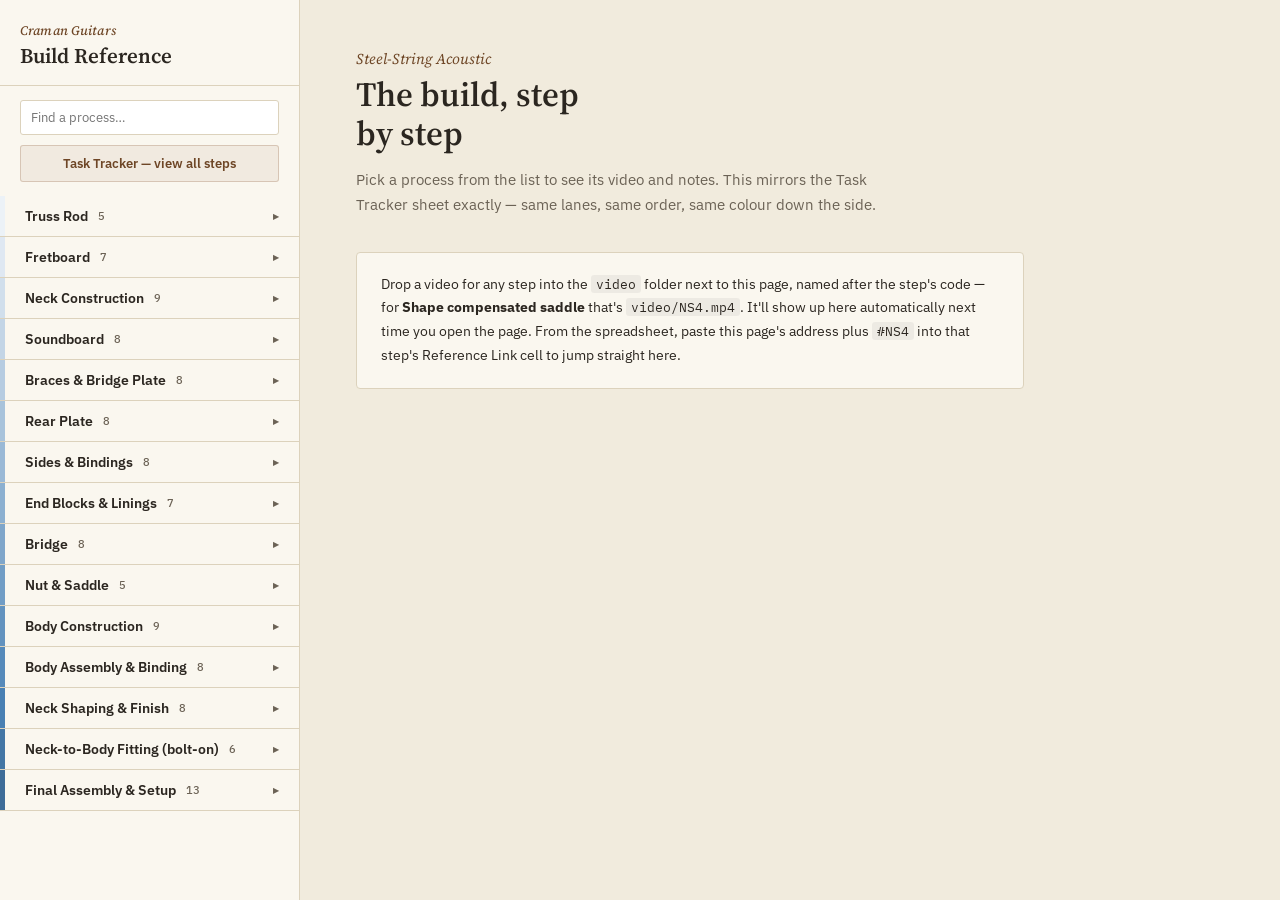
==== CramanGuitarManual.html @ 67de7ea5 "Add files via upload" ====
<!DOCTYPE html>
<html lang="en">
<head>
<meta charset="UTF-8">
<meta name="viewport" content="width=device-width, initial-scale=1.0">
<title>Craman Guitars — Build Reference</title>
<link rel="preconnect" href="https://fonts.googleapis.com">
<link rel="preconnect" href="https://fonts.gstatic.com" crossorigin>
<link href="https://fonts.googleapis.com/css2?family=Source+Serif+4:ital,wght@0,500;0,600;1,500&family=IBM+Plex+Sans:wght@400;500;600&family=IBM+Plex+Mono:wght@500&display=swap" rel="stylesheet">
<style>
  :root {
    --paper: #F1EBDD;
    --paper-raised: #FAF7EF;
    --ink: #2B2620;
    --ink-soft: #6B6255;
    --walnut: #8A5A34;
    --walnut-deep: #6E4626;
    --rule: #DCD2BC;
    --blue: #3E6C98;
  }
  * { box-sizing: border-box; }
  html, body { margin:0; padding:0; }
  body {
    font-family: 'IBM Plex Sans', sans-serif;
    background: var(--paper);
    color: var(--ink);
    display: flex;
    min-height: 100vh;
  }
  h1, h2, h3 { font-family: 'Source Serif 4', serif; font-weight: 600; margin: 0; }

  /* ---------- Sidebar ---------- */
  #sidebar {
    width: 300px;
    flex-shrink: 0;
    background: var(--paper-raised);
    border-right: 1px solid var(--rule);
    height: 100vh;
    overflow-y: auto;
    position: sticky;
    top: 0;
  }
  #sidebar-head {
    padding: 22px 20px 16px;
    border-bottom: 1px solid var(--rule);
  }
  #sidebar-head .brand {
    font-family: 'Source Serif 4', serif;
    font-style: italic;
    font-weight: 500;
    font-size: 13px;
    color: var(--walnut-deep);
    letter-spacing: .01em;
  }
  #sidebar-head h1 {
    font-size: 21px;
    line-height: 1.25;
    margin-top: 4px;
  }
  #sidebar-head h1 a {
    color: inherit;
    text-decoration: none;
    cursor: pointer;
  }
  #sidebar-head h1 a:hover { color: var(--walnut-deep); }
  #search {
    margin: 14px 20px 6px;
    width: calc(100% - 40px);
    padding: 8px 10px;
    font-family: 'IBM Plex Sans', sans-serif;
    font-size: 13px;
    border: 1px solid var(--rule);
    border-radius: 3px;
    background: #fff;
    color: var(--ink);
  }
  #search:focus { outline: 2px solid var(--blue); outline-offset: 1px; }

  .tracker-nav-link {
    display: block;
    margin: 4px 20px 14px;
    padding: 9px 12px;
    font-size: 13px;
    font-weight: 600;
    color: var(--walnut-deep);
    background: rgba(138,90,52,0.08);
    border: 1px solid rgba(138,90,52,0.25);
    border-radius: 3px;
    text-decoration: none;
    text-align: center;
  }
  .tracker-nav-link:hover { background: rgba(138,90,52,0.15); }
  .tracker-nav-link.active { background: var(--walnut); color: #fff; border-color: var(--walnut); }

  .lane {
    border-bottom: 1px solid var(--rule);
  }
  .lane-head {
    width: 100%;
    display: flex;
    align-items: center;
    gap: 10px;
    padding: 11px 20px;
    background: none;
    border: none;
    border-left: 5px solid var(--lane-color);
    font-family: 'IBM Plex Sans', sans-serif;
    font-weight: 600;
    font-size: 13.5px;
    color: var(--ink);
    cursor: pointer;
    text-align: left;
  }
  .lane-head:hover { background: rgba(0,0,0,0.03); }
  .lane-head .chev {
    margin-left: auto;
    font-size: 11px;
    color: var(--ink-soft);
    transition: transform .15s ease;
  }
  .lane.open .lane-head .chev { transform: rotate(90deg); }
  .lane-count {
    font-family: 'IBM Plex Mono', monospace;
    font-size: 10.5px;
    color: var(--ink-soft);
    font-weight: 500;
  }
  .steps {
    list-style: none;
    margin: 0;
    padding: 2px 0 8px;
    display: none;
  }
  .lane.open .steps { display: block; }
  .steps li a {
    display: flex;
    gap: 8px;
    align-items: baseline;
    padding: 6px 20px 6px 30px;
    font-size: 13px;
    color: var(--ink);
    text-decoration: none;
    border-left: 5px solid transparent;
  }
  .steps li a:hover { background: rgba(0,0,0,0.035); }
  .steps li a.active {
    background: rgba(0,0,0,0.05);
    border-left: 5px solid var(--lane-color);
    font-weight: 600;
  }
  .steps li a .id-tag {
    font-family: 'IBM Plex Mono', monospace;
    font-size: 10px;
    color: var(--ink-soft);
    flex-shrink: 0;
  }
  .steps li a .has-video::after {
    content: "";
    width: 5px; height: 5px;
    border-radius: 50%;
    background: var(--walnut);
    display: inline-block;
    margin-left: 4px;
  }

  /* ---------- Main content ---------- */
  #main {
    flex: 1;
    min-width: 0;
    padding: 48px 56px 80px;
    max-width: 780px;
  }
  #home-view .kicker {
    font-family: 'Source Serif 4', serif;
    font-style: italic;
    color: var(--walnut-deep);
    font-size: 15px;
    margin-bottom: 6px;
  }
  #home-view h1 { font-size: 34px; line-height: 1.15; max-width: 14ch; }
  #home-view p { line-height: 1.65; color: var(--ink-soft); max-width: 62ch; font-size: 15px; }
  #home-view .howto {
    margin-top: 34px;
    padding: 20px 24px;
    background: var(--paper-raised);
    border: 1px solid var(--rule);
    border-radius: 4px;
    font-size: 14px;
    line-height: 1.7;
  }
  #home-view .howto code {
    font-family: 'IBM Plex Mono', monospace;
    background: rgba(0,0,0,.05);
    padding: 1px 5px;
    border-radius: 3px;
    font-size: 12.5px;
  }

  #step-view { display: none; }
  #step-view .step-lane {
    font-family: 'IBM Plex Sans', sans-serif;
    font-size: 12.5px;
    font-weight: 600;
    text-transform: none;
    color: var(--lane-color-dark, var(--blue));
    margin-bottom: 6px;
  }
  #step-view h1 {
    font-size: 30px;
    line-height: 1.2;
    display: flex;
    align-items: baseline;
    gap: 12px;
    flex-wrap: wrap;
  }
  #step-view h1 .id-tag {
    font-family: 'IBM Plex Mono', monospace;
    font-size: 13px;
    font-weight: 500;
    color: var(--ink-soft);
    border: 1px solid var(--rule);
    border-radius: 3px;
    padding: 2px 7px;
  }
  .video-frame {
    margin-top: 26px;
    aspect-ratio: 16/9;
    background: #1E1B17;
    border-radius: 5px;
    overflow: hidden;
    position: relative;
  }
  .video-frame video { width: 100%; height: 100%; display: block; }
  .video-empty {
    position: absolute; inset: 0;
    display: flex; flex-direction: column;
    align-items: center; justify-content: center;
    gap: 10px;
    color: #C9C2B4;
    font-size: 13.5px;
    text-align: center;
    padding: 0 40px;
  }
  .video-empty .filename {
    font-family: 'IBM Plex Mono', monospace;
    font-size: 12.5px;
    color: #fff;
    background: rgba(255,255,255,.08);
    padding: 3px 9px;
    border-radius: 3px;
  }
  .highlights {
    margin-top: 30px;
    padding: 4px 0 4px 20px;
    border-left: 3px solid var(--walnut);
  }
  .highlights ul { margin: 0; padding: 0; list-style: none; }
  .highlights li {
    font-family: 'Source Serif 4', serif;
    font-style: italic;
    font-size: 17px;
    line-height: 1.55;
    color: var(--walnut-deep);
    margin-bottom: 10px;
  }
  .highlights li:last-child { margin-bottom: 0; }
  .highlights.empty li {
    color: var(--ink-soft);
    font-size: 14px;
  }

  details.disclosure {
    margin-top: 22px;
    border: 1px solid var(--rule);
    border-radius: 4px;
    background: var(--paper-raised);
  }
  details.disclosure + details.disclosure { margin-top: 14px; }
  details.disclosure summary {
    list-style: none;
    cursor: pointer;
    padding: 13px 18px;
    font-weight: 600;
    font-size: 14.5px;
    display: flex;
    align-items: center;
    gap: 9px;
  }
  details.disclosure summary::-webkit-details-marker { display: none; }
  details.disclosure summary::before {
    content: "▸";
    font-size: 11px;
    color: var(--ink-soft);
    transition: transform .15s ease;
  }
  details.disclosure[open] summary::before { transform: rotate(90deg); }
  details.disclosure .disclosure-body {
    padding: 2px 20px 18px;
  }

  .summary-overview {
    padding: 4px 0 4px;
    font-size: 14.5px;
    line-height: 1.65;
    color: var(--ink);
  }
  .summary-list { margin: 0; padding: 0; list-style: none; }
  .summary-list li { border-top: 1px solid var(--rule); }
  .summary-list li:first-child { border-top: none; }
  .summary-list button.jump {
    width: 100%;
    display: flex;
    gap: 12px;
    align-items: baseline;
    text-align: left;
    background: none;
    border: none;
    padding: 11px 0;
    font-family: 'IBM Plex Sans', sans-serif;
    font-size: 14.5px;
    color: var(--ink);
    cursor: pointer;
  }
  .summary-list button.jump:hover .summary-label { color: var(--blue); text-decoration: underline; }
  .summary-list .time-badge {
    font-family: 'IBM Plex Mono', monospace;
    font-size: 11.5px;
    color: #fff;
    background: var(--walnut);
    border-radius: 3px;
    padding: 2px 7px;
    flex-shrink: 0;
  }
  .summary-list .summary-label { line-height: 1.5; }

  .transcript-body {
    font-size: 14.5px;
    line-height: 1.75;
    color: var(--ink);
    max-width: 68ch;
    white-space: pre-wrap;
  }
  .empty-note {
    color: var(--ink-soft);
    font-style: italic;
    font-family: 'Source Serif 4', serif;
    font-size: 14px;
  }
  .depends {
    margin-top: 34px;
    padding-top: 18px;
    border-top: 1px solid var(--rule);
    font-size: 12.5px;
    color: var(--ink-soft);
  }
  .depends a { color: var(--blue); }

  /* ---------- Task Tracker view ---------- */
  #tracker-view { display: none; }
  #tracker-view h1 { font-size: 30px; margin-bottom: 6px; }
  #tracker-view .sub { color: var(--ink-soft); font-size: 14px; margin-bottom: 28px; }
  .tracker-lane { margin-bottom: 4px; border-radius: 4px; overflow: hidden; }
  .tracker-lane-head {
    padding: 9px 16px;
    font-weight: 600;
    font-size: 13.5px;
    display: flex;
    justify-content: space-between;
  }
  .tracker-rows { list-style: none; margin: 0; padding: 0; }
  .tracker-rows li {
    display: flex;
    align-items: baseline;
    gap: 12px;
    padding: 8px 16px 8px 16px;
    border-bottom: 1px solid var(--rule);
    background: var(--paper-raised);
  }
  .tracker-rows li .id-tag {
    font-family: 'IBM Plex Mono', monospace;
    font-size: 10.5px;
    color: var(--ink-soft);
    width: 46px;
    flex-shrink: 0;
  }
  .tracker-rows li a {
    color: var(--ink);
    text-decoration: none;
    font-size: 14px;
  }
  .tracker-rows li a:hover { color: var(--blue); text-decoration: underline; }
</style>
</head>
<body>

<nav id="sidebar">
  <div id="sidebar-head">
    <div class="brand">Craman Guitars</div>
    <h1><a href="#" onclick="location.hash=''; showHome(); return false;">Build Reference</a></h1>
  </div>
  <input id="search" type="text" placeholder="Find a process…">
  <a id="tracker-link" href="#tracker" class="tracker-nav-link">Task Tracker — view all steps</a>
  <div id="lane-list"></div>
</nav>

<main id="main">
  <div id="home-view">
    <div class="kicker">Steel‑String Acoustic</div>
    <h1>The build, step by step</h1>
    <p>Pick a process from the list to see its video and notes. This mirrors the Task Tracker sheet exactly — same lanes, same order, same colour down the side.</p>
    <div class="howto">
      Drop a video for any step into the <code>video</code> folder next to this page, named after the step's code — for <strong>Shape compensated saddle</strong> that's <code>video/NS4.mp4</code>. It'll show up here automatically next time you open the page. From the spreadsheet, paste this page's address plus <code>#NS4</code> into that step's Reference Link cell to jump straight here.
    </div>
  </div>

  <article id="step-view">
    <div class="step-lane" id="sv-lane"></div>
    <h1 id="sv-title"><span id="sv-name"></span><span class="id-tag" id="sv-id"></span></h1>
    <div class="video-frame">
      <video id="sv-video" controls playsinline></video>
      <div class="video-empty" id="sv-video-empty" style="display:none;">
        <div>No video yet</div>
        <div class="filename" id="sv-filename"></div>
      </div>
    </div>
    <div class="highlights" id="sv-highlights"></div>

    <details class="disclosure" id="sv-summary-details">
      <summary>Summary</summary>
      <div class="disclosure-body">
        <div class="summary-overview" id="sv-summary-overview"></div>
        <ul class="summary-list" id="sv-summary-list"></ul>
      </div>
    </details>

    <details class="disclosure" id="sv-transcript-details">
      <summary>Process Notes</summary>
      <div class="disclosure-body">
        <div class="transcript-body" id="sv-transcript"></div>
      </div>
    </details>

    <div class="depends" id="sv-depends"></div>
  </article>

  <div id="tracker-view">
    <h1>Task Tracker</h1>
    <div class="sub">Every step, grouped by lane. Click a step to open its page.</div>
    <div id="tracker-body"></div>
  </div>
</main>

<script>
const LANES = [["Truss Rod", "FFECF2F7"], ["Fretboard", "FFDFE8F2"], ["Neck Construction", "FFD1DFEC"], ["Soundboard", "FFC3D5E6"], ["Braces & Bridge Plate", "FFB6CCE1"], ["Rear Plate", "FFA8C3DB"], ["Sides & Bindings", "FF9AB9D6"], ["End Blocks & Linings", "FF8CB0D0"], ["Bridge", "FF7FA6CA"], ["Nut & Saddle", "FF719DC5"], ["Body Construction", "FF6393BF"], ["Body Assembly & Binding", "FF568ABA"], ["Neck Shaping & Finish", "FF4980B3"], ["Neck-to-Body Fitting (bolt-on)", "FF4376A5"], ["Final Assembly & Setup", "FF3E6C98"]];   // [ [laneName, hexColor], ... ]
const STEPS = [["TR1", "Truss Rod", "Make truss rod nut & stop end"], ["TR2", "Truss Rod", "Cut and bend rod"], ["TR3", "Truss Rod", "Thread rod end"], ["TR4", "Truss Rod", "Assemble parts"], ["TR5", "Truss Rod", "Cover truss rod with heatshrink"], ["FB1", "Fretboard", "Plane blank flat and square edge"], ["FB2", "Fretboard", "Thickness blank"], ["FB3", "Fretboard", "Cut fret slots"], ["FB4", "Fretboard", "Radius fretboard"], ["FB5", "Fretboard", "Taper fretboard width"], ["FB6", "Fretboard", "Drill holes for fretboard markers"], ["FB7", "Fretboard", "Press in frets"], ["NK1", "Neck Construction", "Plane blank flat and square edge"], ["NK2", "Neck Construction", "Square the heel blank"], ["NK3", "Neck Construction", "Cut and glue Scaph joint"], ["NK4", "Neck Construction", "Glue on heel block"], ["NK5", "Neck Construction", "Cut truss rod groove"], ["NK6", "Neck Construction", "Cut neck tenon"], ["NK7", "Neck Construction", "Bandsaw heel profile"], ["NK8", "Neck Construction", "Taper Thickness"], ["NK9", "Neck Construction", "Thin headstock"], ["TP1", "Soundboard", "Bookmatch and Plane edge"], ["TP2", "Soundboard", "Reduce to max. even thickness"], ["TP3", "Soundboard", "Tap test & join soundboard plates"], ["TP4", "Soundboard", "Trim off rear graft"], ["TP5", "Soundboard", "Inlay rosette"], ["TP6", "Soundboard", "Plane to thickness, cut perimiter"], ["TP7", "Soundboard", "Reinforce sound hole & cut hole"], ["TP8", "Soundboard", "Fit and glue braces"], ["BR1", "Braces & Bridge Plate", "Cut brace material"], ["BR2", "Braces & Bridge Plate", "Shape and notch X Brace, ToneBars, finger bars"], ["BR3", "Braces & Bridge Plate", "Laminate falcate braces (optional)"], ["BR4", "Braces & Bridge Plate", "Shape/fit X braces, ToneBars, finger bars"], ["BB1", "Braces & Bridge Plate", "Shape back braces"], ["BB2", "Braces & Bridge Plate", "Shape base of braces"], ["BRP1", "Braces & Bridge Plate", "Cut Bridge plate blank"], ["BRP2", "Braces & Bridge Plate", "Shape bridge plate"], ["BP1", "Rear Plate", "Bookmatch and Plane edge"], ["BP2", "Rear Plate", "Plane to max. even thickness"], ["BP3", "Rear Plate", "Tap test"], ["BP4", "Rear Plate", "Join plates"], ["BP5", "Rear Plate", "Plane to target thickness"], ["BP6", "Rear Plate", "Cut panel to profile"], ["BP7", "Rear Plate", "Glue on & shape rear graft"], ["BP8", "Rear Plate", "Fit and glue back braces"], ["SB1", "Sides & Bindings", "Plane to thickness"], ["SB2", "Sides & Bindings", "Trim off bindings (optional)"], ["SB3", "Sides & Bindings", "Cut to side profile"], ["SB4", "Sides & Bindings", "Thin cutaway if required"], ["SB5", "Sides & Bindings", "Bend sides"], ["SB6", "Sides & Bindings", "Fit sides to mould"], ["SB7", "Sides & Bindings", "Bend purfling (optional)"], ["SB8", "Sides & Bindings", "Bend bindings"], ["EB1", "End Blocks & Linings", "Cut head block"], ["EB2", "End Blocks & Linings", "Shape head block"], ["EB3", "End Blocks & Linings", "Cut tail block"], ["EB4", "End Blocks & Linings", "Shape tail block"], ["EB5", "End Blocks & Linings", "Rout heel mortise in head block (optional)"], ["EB6", "End Blocks & Linings", "Cut lining blanks (optional)"], ["EB7", "End Blocks & Linings", "Kerf/bend linings (optional)"], ["BG1", "Bridge", "Cut bridge blank"], ["BG2", "Bridge", "Cut to profile"], ["BG3", "Bridge", "Drill bridge pin holes"], ["BG4", "Bridge", "Shape bridge wings"], ["BG5", "Bridge", "Shape top of bridge"], ["BG6", "Bridge", "Cut saddle slot"], ["BG7", "Bridge", "Countersink bridge pin holes"], ["BG8", "Bridge", "Polish bridge"], ["NS1", "Nut & Saddle", "Cut blanks"], ["NS2", "Nut & Saddle", "Shape saddle blank"], ["NS3", "Nut & Saddle", "Shape nut, mark string slots & polish"], ["NS4", "Nut & Saddle", "Shape compensated saddle"], ["NS5", "Nut & Saddle", "Polish saddle"], ["MA1", "Body Construction", "Fit & glue head & tail blocks"], ["MA2", "Body Construction", "Radius sides for top & back"], ["MA3", "Body Construction", "Fit & glue kerfed linings"], ["MA4", "Body Construction", "Make side splices"], ["MA5", "Body Construction", "Make mass blocks"], ["MA6", "Body Construction", "Glue mass blocks & side splices"], ["MA7", "Body Construction", "Radius top and back linings"], ["MA8", "Body Construction", "Notch lining for bracing"], ["MA9", "Body Construction", "Dry fit top and back"], ["MA10", "Body Assembly & Binding", "Glue on back panel & trim to profile"], ["MA11", "Body Assembly & Binding", "Check-fit top panel"], ["MA12", "Body Assembly & Binding", "Glue on top panel & trim to profile"], ["MA13", "Body Assembly & Binding", "Route binding channel"], ["MA14", "Body Assembly & Binding", "Bind body, fit butt strip"], ["MA15", "Body Assembly & Binding", "Rout heel mortise in body, with Jig (optional)"], ["MA16", "Body Assembly & Binding", "Sand, grain fill & finish body"], ["MA17", "Body Assembly & Binding", "Buff body"], ["MA18", "Neck Shaping & Finish", "Drill holes for tuners"], ["MA19", "Neck Shaping & Finish", "Assemble neck, rod & fretboard"], ["MA20", "Neck Shaping & Finish", "Carve neck"], ["MA21", "Neck Shaping & Finish", "Make heel cap"], ["MA22", "Neck Shaping & Finish", "Fit and glue heel cap"], ["MA23", "Neck Shaping & Finish", "Fit and glue fret markers"], ["MA24", "Neck Shaping & Finish", "Sand, grain fill & finish neck"], ["MA25", "Neck Shaping & Finish", "Buff neck, fit tuners"], ["NB1", "Neck-to-Body Fitting (bolt-on)", "Laminate head & shape"], ["NB2", "Neck-to-Body Fitting (bolt-on)", "Drill for tuners"], ["NB3", "Neck-to-Body Fitting (bolt-on)", "Pre-carve heel (template)"], ["NB4", "Neck-to-Body Fitting (bolt-on)", "Pre-fit neck angles (template)"], ["NB5", "Neck-to-Body Fitting (bolt-on)", "Make bolt bar for heel"], ["NB6", "Neck-to-Body Fitting (bolt-on)", "Fit neck, adjust pitch & yaw"], ["FA1", "Final Assembly & Setup", "Fix neck to body"], ["FA2", "Final Assembly & Setup", "Check pitch, yaw angles"], ["FA3", "Final Assembly & Setup", "Scrape bridge area"], ["FA4", "Final Assembly & Setup", "Glue on bridge"], ["FA5", "Final Assembly & Setup", "Fit nut"], ["FA6", "Final Assembly & Setup", "Fit saddle"], ["FA7", "Final Assembly & Setup", "String guitar"], ["FA8", "Final Assembly & Setup", "Set relief using truss rod"], ["FA9", "Final Assembly & Setup", "Set action at nut and saddle"], ["FA10", "Final Assembly & Setup", "Set intonation"], ["FA11", "Final Assembly & Setup", "Tune and play"], ["FA12", "Final Assembly & Setup", "Assess acoustic function"], ["FA13", "Final Assembly & Setup", "Optimise acoustic parameters"]];    // [ [id, laneName, stepName], ... ]

// The one prototype write-up. Everything else shows the "not recorded yet" state.
// summary[].t accepts "mm:ss" or plain seconds — clicking a summary line seeks the video to that point.
const NOTES = {
  "NS4": {
    hasVideo: true,
    highlights: [
      "The B string needs the most compensation of all six — its contact point moves almost all the way back, level with the bass E.",
      "An 1/8\u2033 saddle gives noticeably more room to compensate accurately than a 3/32\u2033 or 1/16\u2033 blank.",
      "Cutting ramps into an existing crowned saddle can quietly lower the action \u2014 check your string height before modifying rather than remaking it.",
      "Set intonation at the 12th fret with a strobe tuner, then stop \u2014 the ear can't reliably hear past about 2\u20135 cents, and no fretted instrument is perfect everywhere anyway."
    ],
    summaryOverview: "This step turns a straight saddle into a fully compensated one, so each string breaks at its own point instead of sharing one averaged line. Thinner-cored strings sharpen more when fretted, so they need their contact point pushed further from centre \u2014 most dramatically the plain steel B string, whose core is unexpectedly thick. Mark the six break points, blend E-A-D-G into one shallow ramp, then cut sharper opposing ramps for B (back) and treble E (forward), always leaving a flat rather than a knife-edge. Fit it, check intonation string by string against the 12th fret with a strobe tuner, then finish and polish.",
    summary: [
      {t:"0:00", label:"Introduction"},
      {t:"1:53", label:"Straight vs. fully compensated saddles"},
      {t:"3:44", label:"What a straight saddle does"},
      {t:"4:46", label:"Why the B string is different"},
      {t:"6:40", label:"Drawing the compensation pattern"},
      {t:"8:55", label:"Saddle width \u2014 why 1/8\u2033 is easier to work with"},
      {t:"11:20", label:"Marking the existing saddle"},
      {t:"12:01", label:"The problem with modifying an existing (crowned) saddle"},
      {t:"13:48", label:"Compensation can alter the action"},
      {t:"15:36", label:"Removing and holding the saddle"},
      {t:"17:03", label:"Laying out and filing the compensation ramps"},
      {t:"19:37", label:"Test-fit before finishing"},
      {t:"20:02", label:"Don't chase impossible perfection"},
      {t:"22:02", label:"Fretted instruments are inherently a compromise"},
      {t:"23:22", label:"Fretting sharpens the string"},
      {t:"24:59", label:"True Temperament frets illustrate the problem"},
      {t:"27:07", label:"The envelope of a note"},
      {t:"29:46", label:"Why use a strobe tuner"},
      {t:"31:23", label:"Reading the strobe"},
      {t:"32:36", label:"Checking each string"},
      {t:"34:06", label:"Why a steel-string guitar can still sound slightly out of tune"},
      {t:"36:34", label:"Closing"}
    ],
    transcript: "Not a word-for-word transcript \u2014 the video's original creator owns the exact wording, so here's the technique paraphrased for reference.\n\nA straight saddle averages all six strings' intonation along one line; it's close enough for most players but not exact. A fully compensated saddle instead cuts each string its own break point. The driver is string core diameter: as you go from the wound bass strings down to the plain steel strings, core diameter shrinks \u2014 until you hit the B string, whose bare core jumps back up to nearly the thickness of the bass E. That's why B gets pushed almost all the way to the back of the saddle, while the treble E sits toward the front, similar to G.\n\nLayout: mark all six string positions, then run a single shallow diagonal ramp through E-A-D-G, and cut two steeper, opposing ramps \u2014 one taking B rearward, one bringing treble E forward. Keep every point a small flat, never a sharpened edge.\n\nA wider (1/8\u2033) saddle blank gives more room to hit these points accurately than a 3/32\u2033 blank; anything narrower than that doesn't leave enough material to work with.\n\nIf you're re-shaping an existing crowned saddle rather than starting from a fresh blank, cutting a ramp lowers that string slightly below the original crown height \u2014 most noticeable on the B string's big rearward move. That's usually fine if the action's already a touch high, but if it's already correct, a new saddle blank is the safer bet than modifying the existing one.\n\nShaping itself is done with a small cross-cut needle file, tilted onto one edge to define each boundary cleanly before cutting the ramp faces. Fit it unfinished, check intonation, and only polish once you're happy \u2014 no point polishing a shape you might still need to adjust.\n\nFor checking intonation: compare the harmonic (or open string) at the 12th fret using a strobe tuner, which reads far more finely than a clip-on tuner. Repeat each check a few times, since finger pressure and slight bending will shift the reading. Aim for the 12th fret and don't chase perfection across every other fret position \u2014 fretting itself sharpens a string by stretching it, the amount varies by position, and no straight-fretted instrument can be perfect everywhere. Most players can't reliably hear past about 2\u20135 cents of error, so that's a reasonable place to stop. Tune to the string's initial attack, not the decay \u2014 the two can differ slightly on a sensitive tuner, and you can't make both perfect at once."
  }
};

function parseTime(t){
  if(typeof t === 'number') return t;
  const parts = String(t).split(':').map(Number);
  return parts.reduce((acc,v)=> acc*60+v, 0);
}

function slug(s){ return s.replace(/[^a-z0-9]+/gi,'-'); }

function darken(hex, amt){
  const n = parseInt(hex.replace('#','').slice(-6),16);
  let r = Math.max(0,(n>>16)-amt), g=Math.max(0,((n>>8)&255)-amt), b=Math.max(0,(n&255)-amt);
  return '#'+[r,g,b].map(v=>v.toString(16).padStart(2,'0')).join('');
}

const laneColor = {};
LANES.forEach(([name,hex])=>{ laneColor[name] = '#'+hex.slice(2); });

const stepsByLane = {};
LANES.forEach(([name])=> stepsByLane[name]=[]);
STEPS.forEach(([id,lane,name])=> stepsByLane[lane].push({id,name}));

const laneListEl = document.getElementById('lane-list');
LANES.forEach(([laneName,hex])=>{
  const color = laneColor[laneName];
  const laneEl = document.createElement('div');
  laneEl.className = 'lane';
  laneEl.style.setProperty('--lane-color', color);

  const head = document.createElement('button');
  head.className = 'lane-head';
  head.innerHTML = `<span>${laneName}</span><span class="lane-count">${stepsByLane[laneName].length}</span><span class="chev">▸</span>`;
  head.addEventListener('click', ()=> laneEl.classList.toggle('open'));
  laneEl.appendChild(head);

  const ul = document.createElement('ul');
  ul.className = 'steps';
  stepsByLane[laneName].forEach(({id,name})=>{
    const li = document.createElement('li');
    const hasVideo = NOTES[id] && NOTES[id].hasVideo;
    li.innerHTML = `<a href="#${id}" data-id="${id}"><span class="id-tag">${id}</span><span class="${hasVideo?'has-video':''}">${name}</span></a>`;
    ul.appendChild(li);
  });
  laneEl.appendChild(ul);
  laneListEl.appendChild(laneEl);
});

const depsIndex = {}; // not wired to real dependency data in this prototype

const trackerBody = document.getElementById('tracker-body');
LANES.forEach(([laneName,hex])=>{
  const color = laneColor[laneName];
  const laneDiv = document.createElement('div');
  laneDiv.className = 'tracker-lane';

  const head = document.createElement('div');
  head.className = 'tracker-lane-head';
  head.style.background = color;
  head.style.color = (laneColor[laneName] && LANE_TEXT_ON(laneName)) ? '#fff' : '#1A1A1A';
  head.innerHTML = `<span>${laneName}</span><span>${stepsByLane[laneName].length} steps</span>`;
  laneDiv.appendChild(head);

  const ul = document.createElement('ul');
  ul.className = 'tracker-rows';
  stepsByLane[laneName].forEach(({id,name})=>{
    const li = document.createElement('li');
    li.innerHTML = `<span class="id-tag">${id}</span><a href="#${id}">${name}</a>`;
    ul.appendChild(li);
  });
  laneDiv.appendChild(ul);
  trackerBody.appendChild(laneDiv);
});

function LANE_TEXT_ON(laneName){
  // reuse the same lightness threshold the sidebar/step colours use
  const idx = LANES.findIndex(l=>l[0]===laneName);
  const t = LANES.length>1 ? idx/(LANES.length-1) : 0;
  return t > 0.55;
}

function hideAllViews(){
  document.getElementById('home-view').style.display = 'none';
  document.getElementById('step-view').style.display = 'none';
  document.getElementById('tracker-view').style.display = 'none';
  document.getElementById('tracker-link').classList.remove('active');
  document.querySelectorAll('.steps li a.active').forEach(a=>a.classList.remove('active'));
}

function showHome(){
  hideAllViews();
  document.getElementById('home-view').style.display = 'block';
}

function showTracker(){
  hideAllViews();
  document.getElementById('tracker-view').style.display = 'block';
  document.getElementById('tracker-link').classList.add('active');
}

function showStep(id){
  const step = STEPS.find(s=>s[0]===id);
  if(!step){ showHome(); return; }
  const [sid, lane, name] = step;
  hideAllViews();
  document.getElementById('step-view').style.display = 'block';

  document.querySelectorAll('.steps li a').forEach(a=> a.classList.toggle('active', a.dataset.id===id));
  const activeLink = document.querySelector(`.steps li a[data-id="${id}"]`);
  if(activeLink){
    activeLink.closest('.lane').classList.add('open');
    activeLink.scrollIntoView({block:'nearest'});
  }

  document.getElementById('sv-lane').textContent = lane;
  document.getElementById('sv-lane').style.color = darken(laneColor[lane], 60);
  document.getElementById('sv-name').textContent = name;
  document.getElementById('sv-id').textContent = sid;

  const video = document.getElementById('sv-video');
  const empty = document.getElementById('sv-video-empty');
  document.getElementById('sv-filename').textContent = 'video/' + sid + '.mp4';
  video.style.display = '';
  empty.style.display = 'none';
  video.src = 'video/' + sid + '.mp4';
  video.onerror = () => { video.style.display='none'; empty.style.display='flex'; };
  video.load();

  const note = NOTES[sid] || { highlights: [], summary: [], summaryOverview: "", transcript: "" };

  // Highlights — always visible
  const hEl = document.getElementById('sv-highlights');
  if(note.highlights.length){
    hEl.className = 'highlights';
    hEl.innerHTML = '<ul>' + note.highlights.map(h=>`<li>${h}</li>`).join('') + '</ul>';
  } else {
    hEl.className = 'highlights empty';
    hEl.innerHTML = '<ul><li>No highlights yet — these will pull the key lines out once the transcript is added.</li></ul>';
  }

  // Summary — collapsible: an overview paragraph, then a clickable chapter list that seeks the video
  const ovEl = document.getElementById('sv-summary-overview');
  ovEl.textContent = note.summaryOverview || '';
  ovEl.style.display = note.summaryOverview ? '' : 'none';

  const sList = document.getElementById('sv-summary-list');
  if(note.summary.length){
    sList.innerHTML = note.summary.map((s,i)=>
      `<li><button class="jump" data-t="${parseTime(s.t)}"><span class="time-badge">${s.t}</span><span class="summary-label">${s.label}</span></button></li>`
    ).join('');
    sList.querySelectorAll('button.jump').forEach(btn=>{
      btn.addEventListener('click', ()=>{
        video.currentTime = parseFloat(btn.dataset.t);
        video.play();
      });
    });
  } else {
    sList.innerHTML = '<li class="empty-note" style="padding:11px 0;">Summary will list clickable moments from the video once the transcript\'s in.</li>';
  }

  // Process Notes — collapsible, paraphrased write-up (never a verbatim transcript of someone else's video)
  const tEl = document.getElementById('sv-transcript');
  if(note.transcript){
    tEl.className = 'transcript-body';
    tEl.textContent = note.transcript;
  } else {
    tEl.className = 'transcript-body empty-note';
    tEl.textContent = 'Not added yet.';
  }
}

function route(){
  const id = location.hash.replace('#','');
  if(id === 'tracker') showTracker();
  else if(id) showStep(id);
  else showHome();
}
window.addEventListener('hashchange', route);
route();

document.getElementById('search').addEventListener('input', (e)=>{
  const q = e.target.value.trim().toLowerCase();
  document.querySelectorAll('.lane').forEach(laneEl=>{
    let anyMatch = false;
    laneEl.querySelectorAll('.steps li').forEach(li=>{
      const text = li.textContent.toLowerCase();
      const match = !q || text.includes(q);
      li.style.display = match ? '' : 'none';
      if(match) anyMatch = true;
    });
    if(q){ laneEl.classList.toggle('open', anyMatch); laneEl.style.display = anyMatch ? '' : 'none'; }
    else { laneEl.style.display=''; }
  });
});
</script>
</body>
</html>
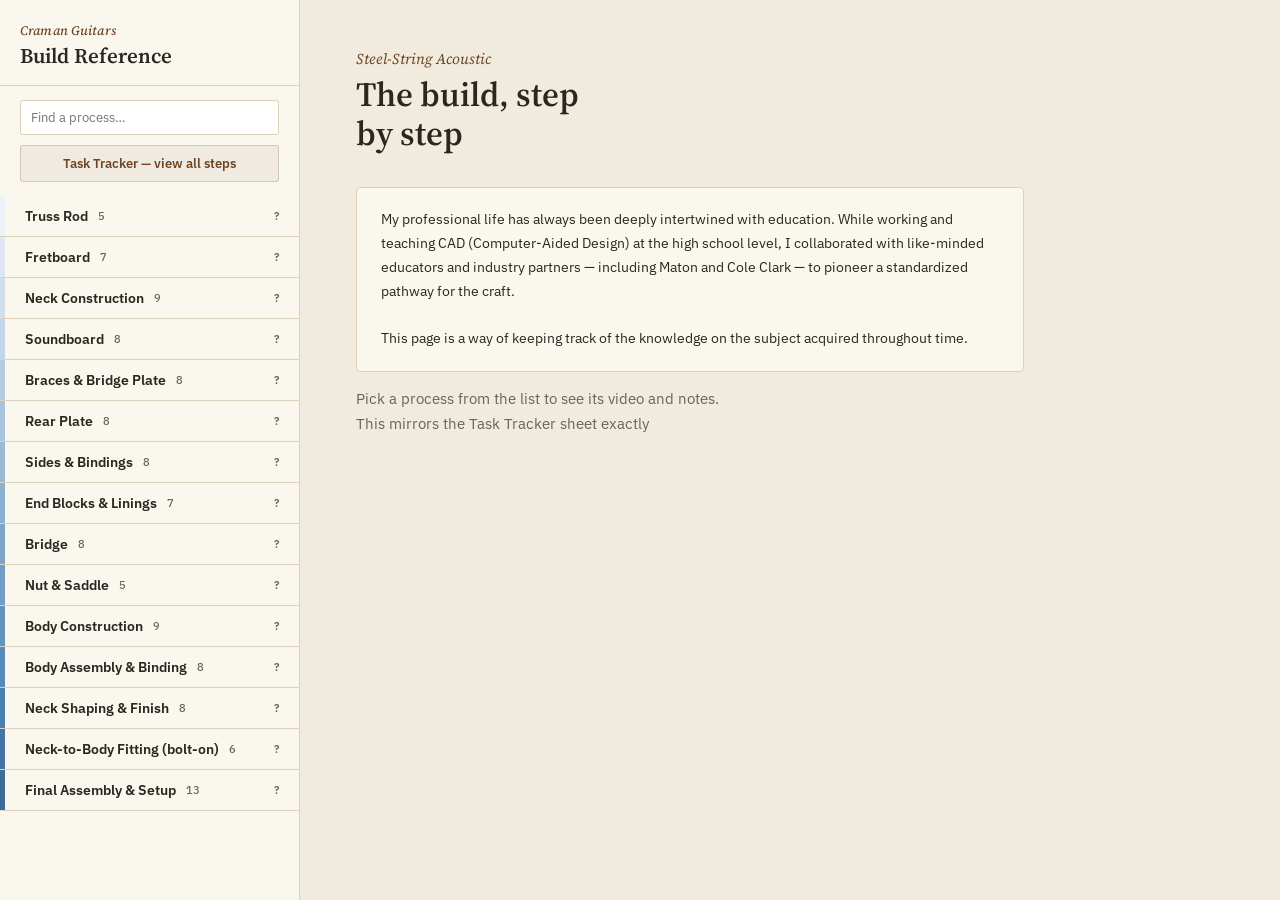
==== commit 04b228e1: "Add files via upload" ====
--- a/CramanGuitarManual.html
+++ b/CramanGuitarManual.html
@@ -288,7 +288,7 @@
   }
   details.disclosure summary::-webkit-details-marker { display: none; }
   details.disclosure summary::before {
-    content: "▸";
+    content: "?";
     font-size: 11px;
     color: var(--ink-soft);
     transition: transform .15s ease;
@@ -405,12 +405,18 @@
 
 <main id="main">
   <div id="home-view">
-    <div class="kicker">Steel‑String Acoustic</div>
+    <div class="kicker">Steel-String Acoustic</div>
     <h1>The build, step by step</h1>
-    <p>Pick a process from the list to see its video and notes. This mirrors the Task Tracker sheet exactly — same lanes, same order, same colour down the side.</p>
-    <div class="howto">
-      Drop a video for any step into the <code>video</code> folder next to this page, named after the step's code — for <strong>Shape compensated saddle</strong> that's <code>video/NS4.mp4</code>. It'll show up here automatically next time you open the page. From the spreadsheet, paste this page's address plus <code>#NS4</code> into that step's Reference Link cell to jump straight here.
-    </div>
+
+    <div class="howto"> My professional life has always been deeply intertwined with education. While
+            working and teaching CAD (Computer-Aided Design) at the high school level, I
+            collaborated with like-minded educators and industry partners — including Maton
+            and Cole Clark — to pioneer a standardized pathway for the craft. 
+			<br>
+			<br>This page is a way of keeping track of the knowledge on the 
+			subject acquired throughout time.
+      </div><div>    <p>Pick a process from the list to see its video and notes. 
+	  <br>This mirrors the Task Tracker sheet exactly</p></div>
   </div>
 
   <article id="step-view">
@@ -524,7 +530,7 @@
 
   const head = document.createElement('button');
   head.className = 'lane-head';
-  head.innerHTML = `<span>${laneName}</span><span class="lane-count">${stepsByLane[laneName].length}</span><span class="chev">▸</span>`;
+  head.innerHTML = `<span>${laneName}</span><span class="lane-count">${stepsByLane[laneName].length}</span><span class="chev">?</span>`;
   head.addEventListener('click', ()=> laneEl.classList.toggle('open'));
   laneEl.appendChild(head);
 
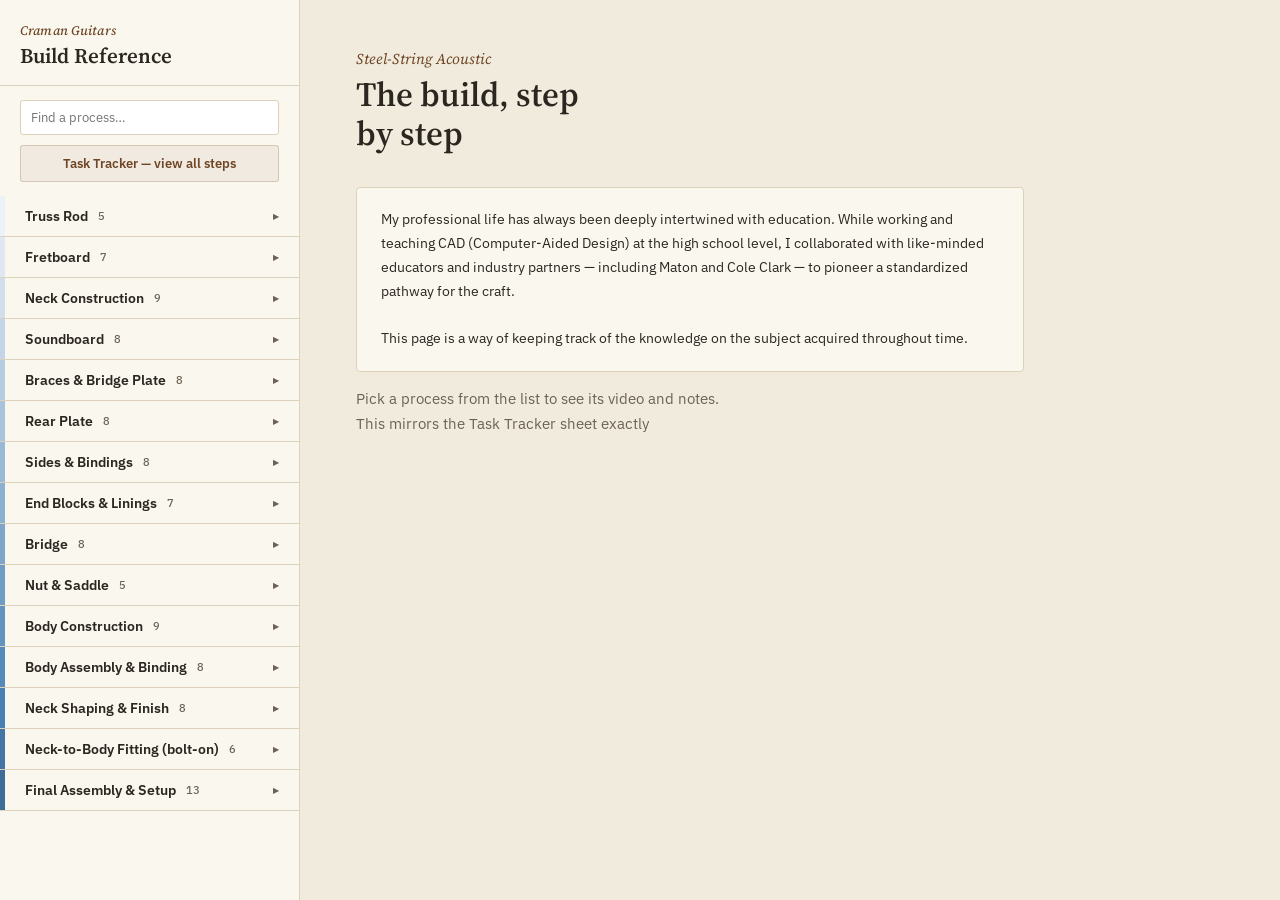
==== commit a295afe1: "Add files via upload" ====
--- a/CramanGuitarManual.html
+++ b/CramanGuitarManual.html
@@ -288,7 +288,7 @@
   }
   details.disclosure summary::-webkit-details-marker { display: none; }
   details.disclosure summary::before {
-    content: "?";
+    content: "▸";
     font-size: 11px;
     color: var(--ink-soft);
     transition: transform .15s ease;
@@ -358,23 +358,52 @@
   /* ---------- Task Tracker view ---------- */
   #tracker-view { display: none; }
   #tracker-view h1 { font-size: 30px; margin-bottom: 6px; }
-  #tracker-view .sub { color: var(--ink-soft); font-size: 14px; margin-bottom: 28px; }
+  #tracker-view .sub { color: var(--ink-soft); font-size: 13.5px; line-height: 1.5; margin-bottom: 18px; max-width: 68ch; }
+  .tracker-toolbar { display: flex; gap: 10px; margin-bottom: 24px; }
+  .tt-btn {
+    font-family: 'IBM Plex Sans', sans-serif;
+    font-size: 12.5px;
+    font-weight: 600;
+    padding: 8px 14px;
+    border-radius: 3px;
+    border: 1px solid var(--walnut);
+    background: var(--walnut);
+    color: #fff;
+    cursor: pointer;
+  }
+  .tt-btn:hover { background: var(--walnut-deep); }
+  .tt-btn-secondary { background: transparent; color: var(--walnut-deep); }
+  .tt-btn-secondary:hover { background: rgba(138,90,52,0.1); }
+
   .tracker-lane { margin-bottom: 4px; border-radius: 4px; overflow: hidden; }
   .tracker-lane-head {
     padding: 9px 16px;
     font-weight: 600;
     font-size: 13.5px;
     display: flex;
-    justify-content: space-between;
+    align-items: center;
+    gap: 14px;
+  }
+  .tracker-lane-head .tlh-name { flex: 1; }
+  .tracker-lane-head .tlh-progress { font-size: 12px; font-weight: 500; opacity: .85; white-space: nowrap; }
+  .sourcing-select, .status-select {
+    font-family: 'IBM Plex Sans', sans-serif;
+    font-size: 12px;
+    padding: 3px 6px;
+    border-radius: 3px;
+    border: 1px solid rgba(0,0,0,.15);
+    background: #fff;
+    color: #1A1A1A;
   }
   .tracker-rows { list-style: none; margin: 0; padding: 0; }
   .tracker-rows li {
     display: flex;
-    align-items: baseline;
+    align-items: center;
     gap: 12px;
-    padding: 8px 16px 8px 16px;
+    padding: 8px 16px;
     border-bottom: 1px solid var(--rule);
     background: var(--paper-raised);
+    flex-wrap: wrap;
   }
   .tracker-rows li .id-tag {
     font-family: 'IBM Plex Mono', monospace;
@@ -383,12 +412,34 @@
     width: 46px;
     flex-shrink: 0;
   }
-  .tracker-rows li a {
+  .tracker-rows li .tr-step-name {
     color: var(--ink);
     text-decoration: none;
     font-size: 14px;
-  }
-  .tracker-rows li a:hover { color: var(--blue); text-decoration: underline; }
+    flex: 1 1 220px;
+    min-width: 160px;
+  }
+  .tracker-rows li .tr-step-name:hover { color: var(--blue); text-decoration: underline; }
+  .tracker-rows li .tr-deps {
+    font-family: 'IBM Plex Mono', monospace;
+    font-size: 10.5px;
+    color: var(--ink-soft);
+    flex: 0 0 140px;
+  }
+  .tr-next {
+    font-size: 12px;
+    font-weight: 600;
+    padding: 3px 9px;
+    border-radius: 3px;
+    white-space: nowrap;
+    flex-shrink: 0;
+  }
+  .tr-next-ready { background: #C6EFCE; color: #006100; }
+  .tr-next-waiting { background: #FFF2CC; color: #7A5200; }
+  .tr-next-done { background: #EDEDED; color: #999; font-style: italic; }
+  .tr-next-progress { background: #DCEBFB; color: #1F4E78; }
+  .tr-next-na { background: #EFEFEF; color: #888; }
+  .tr-next-bought { background: #E3E3E3; color: #808080; font-style: italic; }
 </style>
 </head>
 <body>
@@ -396,7 +447,7 @@
 <nav id="sidebar">
   <div id="sidebar-head">
     <div class="brand">Craman Guitars</div>
-    <h1><a href="#" onclick="location.hash=''; showHome(); return false;">Build Reference</a></h1>
+    <h1><a href="#" id="home-link">Build Reference</a></h1>
   </div>
   <input id="search" type="text" placeholder="Find a process…">
   <a id="tracker-link" href="#tracker" class="tracker-nav-link">Task Tracker — view all steps</a>
@@ -451,14 +502,19 @@
 
   <div id="tracker-view">
     <h1>Task Tracker</h1>
-    <div class="sub">Every step, grouped by lane. Click a step to open its page.</div>
+    <div class="sub">Every step, grouped by lane. Click a step's name to open its page. Status and Sourcing are saved in this browser, on this computer, on this file — they won't sync back to your Excel file.</div>
+    <div class="tracker-toolbar">
+      <button id="tracker-export" class="tt-btn">Export progress (.json backup)</button>
+      <button id="tracker-import-btn" class="tt-btn tt-btn-secondary">Import progress</button>
+      <input id="tracker-import-file" type="file" accept="application/json" style="display:none;">
+    </div>
     <div id="tracker-body"></div>
   </div>
 </main>
 
 <script>
 const LANES = [["Truss Rod", "FFECF2F7"], ["Fretboard", "FFDFE8F2"], ["Neck Construction", "FFD1DFEC"], ["Soundboard", "FFC3D5E6"], ["Braces & Bridge Plate", "FFB6CCE1"], ["Rear Plate", "FFA8C3DB"], ["Sides & Bindings", "FF9AB9D6"], ["End Blocks & Linings", "FF8CB0D0"], ["Bridge", "FF7FA6CA"], ["Nut & Saddle", "FF719DC5"], ["Body Construction", "FF6393BF"], ["Body Assembly & Binding", "FF568ABA"], ["Neck Shaping & Finish", "FF4980B3"], ["Neck-to-Body Fitting (bolt-on)", "FF4376A5"], ["Final Assembly & Setup", "FF3E6C98"]];   // [ [laneName, hexColor], ... ]
-const STEPS = [["TR1", "Truss Rod", "Make truss rod nut & stop end"], ["TR2", "Truss Rod", "Cut and bend rod"], ["TR3", "Truss Rod", "Thread rod end"], ["TR4", "Truss Rod", "Assemble parts"], ["TR5", "Truss Rod", "Cover truss rod with heatshrink"], ["FB1", "Fretboard", "Plane blank flat and square edge"], ["FB2", "Fretboard", "Thickness blank"], ["FB3", "Fretboard", "Cut fret slots"], ["FB4", "Fretboard", "Radius fretboard"], ["FB5", "Fretboard", "Taper fretboard width"], ["FB6", "Fretboard", "Drill holes for fretboard markers"], ["FB7", "Fretboard", "Press in frets"], ["NK1", "Neck Construction", "Plane blank flat and square edge"], ["NK2", "Neck Construction", "Square the heel blank"], ["NK3", "Neck Construction", "Cut and glue Scaph joint"], ["NK4", "Neck Construction", "Glue on heel block"], ["NK5", "Neck Construction", "Cut truss rod groove"], ["NK6", "Neck Construction", "Cut neck tenon"], ["NK7", "Neck Construction", "Bandsaw heel profile"], ["NK8", "Neck Construction", "Taper Thickness"], ["NK9", "Neck Construction", "Thin headstock"], ["TP1", "Soundboard", "Bookmatch and Plane edge"], ["TP2", "Soundboard", "Reduce to max. even thickness"], ["TP3", "Soundboard", "Tap test & join soundboard plates"], ["TP4", "Soundboard", "Trim off rear graft"], ["TP5", "Soundboard", "Inlay rosette"], ["TP6", "Soundboard", "Plane to thickness, cut perimiter"], ["TP7", "Soundboard", "Reinforce sound hole & cut hole"], ["TP8", "Soundboard", "Fit and glue braces"], ["BR1", "Braces & Bridge Plate", "Cut brace material"], ["BR2", "Braces & Bridge Plate", "Shape and notch X Brace, ToneBars, finger bars"], ["BR3", "Braces & Bridge Plate", "Laminate falcate braces (optional)"], ["BR4", "Braces & Bridge Plate", "Shape/fit X braces, ToneBars, finger bars"], ["BB1", "Braces & Bridge Plate", "Shape back braces"], ["BB2", "Braces & Bridge Plate", "Shape base of braces"], ["BRP1", "Braces & Bridge Plate", "Cut Bridge plate blank"], ["BRP2", "Braces & Bridge Plate", "Shape bridge plate"], ["BP1", "Rear Plate", "Bookmatch and Plane edge"], ["BP2", "Rear Plate", "Plane to max. even thickness"], ["BP3", "Rear Plate", "Tap test"], ["BP4", "Rear Plate", "Join plates"], ["BP5", "Rear Plate", "Plane to target thickness"], ["BP6", "Rear Plate", "Cut panel to profile"], ["BP7", "Rear Plate", "Glue on & shape rear graft"], ["BP8", "Rear Plate", "Fit and glue back braces"], ["SB1", "Sides & Bindings", "Plane to thickness"], ["SB2", "Sides & Bindings", "Trim off bindings (optional)"], ["SB3", "Sides & Bindings", "Cut to side profile"], ["SB4", "Sides & Bindings", "Thin cutaway if required"], ["SB5", "Sides & Bindings", "Bend sides"], ["SB6", "Sides & Bindings", "Fit sides to mould"], ["SB7", "Sides & Bindings", "Bend purfling (optional)"], ["SB8", "Sides & Bindings", "Bend bindings"], ["EB1", "End Blocks & Linings", "Cut head block"], ["EB2", "End Blocks & Linings", "Shape head block"], ["EB3", "End Blocks & Linings", "Cut tail block"], ["EB4", "End Blocks & Linings", "Shape tail block"], ["EB5", "End Blocks & Linings", "Rout heel mortise in head block (optional)"], ["EB6", "End Blocks & Linings", "Cut lining blanks (optional)"], ["EB7", "End Blocks & Linings", "Kerf/bend linings (optional)"], ["BG1", "Bridge", "Cut bridge blank"], ["BG2", "Bridge", "Cut to profile"], ["BG3", "Bridge", "Drill bridge pin holes"], ["BG4", "Bridge", "Shape bridge wings"], ["BG5", "Bridge", "Shape top of bridge"], ["BG6", "Bridge", "Cut saddle slot"], ["BG7", "Bridge", "Countersink bridge pin holes"], ["BG8", "Bridge", "Polish bridge"], ["NS1", "Nut & Saddle", "Cut blanks"], ["NS2", "Nut & Saddle", "Shape saddle blank"], ["NS3", "Nut & Saddle", "Shape nut, mark string slots & polish"], ["NS4", "Nut & Saddle", "Shape compensated saddle"], ["NS5", "Nut & Saddle", "Polish saddle"], ["MA1", "Body Construction", "Fit & glue head & tail blocks"], ["MA2", "Body Construction", "Radius sides for top & back"], ["MA3", "Body Construction", "Fit & glue kerfed linings"], ["MA4", "Body Construction", "Make side splices"], ["MA5", "Body Construction", "Make mass blocks"], ["MA6", "Body Construction", "Glue mass blocks & side splices"], ["MA7", "Body Construction", "Radius top and back linings"], ["MA8", "Body Construction", "Notch lining for bracing"], ["MA9", "Body Construction", "Dry fit top and back"], ["MA10", "Body Assembly & Binding", "Glue on back panel & trim to profile"], ["MA11", "Body Assembly & Binding", "Check-fit top panel"], ["MA12", "Body Assembly & Binding", "Glue on top panel & trim to profile"], ["MA13", "Body Assembly & Binding", "Route binding channel"], ["MA14", "Body Assembly & Binding", "Bind body, fit butt strip"], ["MA15", "Body Assembly & Binding", "Rout heel mortise in body, with Jig (optional)"], ["MA16", "Body Assembly & Binding", "Sand, grain fill & finish body"], ["MA17", "Body Assembly & Binding", "Buff body"], ["MA18", "Neck Shaping & Finish", "Drill holes for tuners"], ["MA19", "Neck Shaping & Finish", "Assemble neck, rod & fretboard"], ["MA20", "Neck Shaping & Finish", "Carve neck"], ["MA21", "Neck Shaping & Finish", "Make heel cap"], ["MA22", "Neck Shaping & Finish", "Fit and glue heel cap"], ["MA23", "Neck Shaping & Finish", "Fit and glue fret markers"], ["MA24", "Neck Shaping & Finish", "Sand, grain fill & finish neck"], ["MA25", "Neck Shaping & Finish", "Buff neck, fit tuners"], ["NB1", "Neck-to-Body Fitting (bolt-on)", "Laminate head & shape"], ["NB2", "Neck-to-Body Fitting (bolt-on)", "Drill for tuners"], ["NB3", "Neck-to-Body Fitting (bolt-on)", "Pre-carve heel (template)"], ["NB4", "Neck-to-Body Fitting (bolt-on)", "Pre-fit neck angles (template)"], ["NB5", "Neck-to-Body Fitting (bolt-on)", "Make bolt bar for heel"], ["NB6", "Neck-to-Body Fitting (bolt-on)", "Fit neck, adjust pitch & yaw"], ["FA1", "Final Assembly & Setup", "Fix neck to body"], ["FA2", "Final Assembly & Setup", "Check pitch, yaw angles"], ["FA3", "Final Assembly & Setup", "Scrape bridge area"], ["FA4", "Final Assembly & Setup", "Glue on bridge"], ["FA5", "Final Assembly & Setup", "Fit nut"], ["FA6", "Final Assembly & Setup", "Fit saddle"], ["FA7", "Final Assembly & Setup", "String guitar"], ["FA8", "Final Assembly & Setup", "Set relief using truss rod"], ["FA9", "Final Assembly & Setup", "Set action at nut and saddle"], ["FA10", "Final Assembly & Setup", "Set intonation"], ["FA11", "Final Assembly & Setup", "Tune and play"], ["FA12", "Final Assembly & Setup", "Assess acoustic function"], ["FA13", "Final Assembly & Setup", "Optimise acoustic parameters"]];    // [ [id, laneName, stepName], ... ]
+const STEPS = [["TR1", "Truss Rod", "Make truss rod nut & stop end", []], ["TR2", "Truss Rod", "Cut and bend rod", ["TR1"]], ["TR3", "Truss Rod", "Thread rod end", ["TR2"]], ["TR4", "Truss Rod", "Assemble parts", ["TR3"]], ["TR5", "Truss Rod", "Cover truss rod with heatshrink", ["TR4"]], ["FB1", "Fretboard", "Plane blank flat and square edge", []], ["FB2", "Fretboard", "Thickness blank", ["FB1"]], ["FB3", "Fretboard", "Cut fret slots", ["FB2"]], ["FB4", "Fretboard", "Radius fretboard", ["FB3"]], ["FB5", "Fretboard", "Taper fretboard width", ["FB4"]], ["FB6", "Fretboard", "Drill holes for fretboard markers", ["FB5"]], ["FB7", "Fretboard", "Press in frets", ["FB6"]], ["NK1", "Neck Construction", "Plane blank flat and square edge", []], ["NK2", "Neck Construction", "Square the heel blank", ["NK1"]], ["NK3", "Neck Construction", "Cut and glue Scaph joint", ["NK2"]], ["NK4", "Neck Construction", "Glue on heel block", ["NK3"]], ["NK5", "Neck Construction", "Cut truss rod groove", ["NK4"]], ["NK6", "Neck Construction", "Cut neck tenon", ["NK5"]], ["NK7", "Neck Construction", "Bandsaw heel profile", ["NK6"]], ["NK8", "Neck Construction", "Taper Thickness", ["NK7"]], ["NK9", "Neck Construction", "Thin headstock", ["NK8"]], ["TP1", "Soundboard", "Bookmatch and Plane edge", []], ["TP2", "Soundboard", "Reduce to max. even thickness", ["TP1"]], ["TP3", "Soundboard", "Tap test & join soundboard plates", ["TP2"]], ["TP4", "Soundboard", "Trim off rear graft", ["TP3"]], ["TP5", "Soundboard", "Inlay rosette", ["TP4"]], ["TP6", "Soundboard", "Plane to thickness, cut perimiter", ["TP5"]], ["TP7", "Soundboard", "Reinforce sound hole & cut hole", ["TP6"]], ["TP8", "Soundboard", "Fit and glue braces", ["TP7", "BR4", "BRP2"]], ["BR1", "Braces & Bridge Plate", "Cut brace material", []], ["BR2", "Braces & Bridge Plate", "Shape and notch X Brace, ToneBars, finger bars", ["BR1"]], ["BR3", "Braces & Bridge Plate", "Laminate falcate braces (optional)", ["BR2"]], ["BR4", "Braces & Bridge Plate", "Shape/fit X braces, ToneBars, finger bars", ["BR3"]], ["BB1", "Braces & Bridge Plate", "Shape back braces", ["BR1"]], ["BB2", "Braces & Bridge Plate", "Shape base of braces", ["BB1"]], ["BRP1", "Braces & Bridge Plate", "Cut Bridge plate blank", []], ["BRP2", "Braces & Bridge Plate", "Shape bridge plate", ["BRP1"]], ["BP1", "Rear Plate", "Bookmatch and Plane edge", []], ["BP2", "Rear Plate", "Plane to max. even thickness", ["BP1"]], ["BP3", "Rear Plate", "Tap test", ["BP2"]], ["BP4", "Rear Plate", "Join plates", ["BP3"]], ["BP5", "Rear Plate", "Plane to target thickness", ["BP4"]], ["BP6", "Rear Plate", "Cut panel to profile", ["BP5"]], ["BP7", "Rear Plate", "Glue on & shape rear graft", ["BP6"]], ["BP8", "Rear Plate", "Fit and glue back braces", ["BP7", "BB2"]], ["SB1", "Sides & Bindings", "Plane to thickness", []], ["SB2", "Sides & Bindings", "Trim off bindings (optional)", ["SB1"]], ["SB3", "Sides & Bindings", "Cut to side profile", ["SB2"]], ["SB4", "Sides & Bindings", "Thin cutaway if required", ["SB3"]], ["SB5", "Sides & Bindings", "Bend sides", ["SB4"]], ["SB6", "Sides & Bindings", "Fit sides to mould", ["SB5"]], ["SB7", "Sides & Bindings", "Bend purfling (optional)", ["SB4"]], ["SB8", "Sides & Bindings", "Bend bindings", ["SB7"]], ["EB1", "End Blocks & Linings", "Cut head block", []], ["EB2", "End Blocks & Linings", "Shape head block", ["EB1"]], ["EB3", "End Blocks & Linings", "Cut tail block", ["EB2"]], ["EB4", "End Blocks & Linings", "Shape tail block", ["EB3"]], ["EB5", "End Blocks & Linings", "Rout heel mortise in head block (optional)", ["EB4"]], ["EB6", "End Blocks & Linings", "Cut lining blanks (optional)", ["EB5"]], ["EB7", "End Blocks & Linings", "Kerf/bend linings (optional)", ["EB6"]], ["BG1", "Bridge", "Cut bridge blank", []], ["BG2", "Bridge", "Cut to profile", ["BG1"]], ["BG3", "Bridge", "Drill bridge pin holes", ["BG2"]], ["BG4", "Bridge", "Shape bridge wings", ["BG3"]], ["BG5", "Bridge", "Shape top of bridge", ["BG4"]], ["BG6", "Bridge", "Cut saddle slot", ["BG5"]], ["BG7", "Bridge", "Countersink bridge pin holes", ["BG6"]], ["BG8", "Bridge", "Polish bridge", ["BG7"]], ["NS1", "Nut & Saddle", "Cut blanks", []], ["NS2", "Nut & Saddle", "Shape saddle blank", ["NS1"]], ["NS3", "Nut & Saddle", "Shape nut, mark string slots & polish", ["NS2"]], ["NS4", "Nut & Saddle", "Shape compensated saddle", ["NS1"]], ["NS5", "Nut & Saddle", "Polish saddle", ["NS4"]], ["MA1", "Body Construction", "Fit & glue head & tail blocks", ["EB4"]], ["MA2", "Body Construction", "Radius sides for top & back", ["MA1", "SB6"]], ["MA3", "Body Construction", "Fit & glue kerfed linings", ["MA2", "EB7"]], ["MA4", "Body Construction", "Make side splices", ["MA3"]], ["MA5", "Body Construction", "Make mass blocks", []], ["MA6", "Body Construction", "Glue mass blocks & side splices", ["MA4", "MA5"]], ["MA7", "Body Construction", "Radius top and back linings", ["MA6"]], ["MA8", "Body Construction", "Notch lining for bracing", ["MA7"]], ["MA9", "Body Construction", "Dry fit top and back", ["MA8", "TP8", "BP8"]], ["MA10", "Body Assembly & Binding", "Glue on back panel & trim to profile", ["MA9"]], ["MA11", "Body Assembly & Binding", "Check-fit top panel", ["MA10"]], ["MA12", "Body Assembly & Binding", "Glue on top panel & trim to profile", ["MA11"]], ["MA13", "Body Assembly & Binding", "Route binding channel", ["MA12"]], ["MA14", "Body Assembly & Binding", "Bind body, fit butt strip", ["MA13", "SB8"]], ["MA15", "Body Assembly & Binding", "Rout heel mortise in body, with Jig (optional)", ["MA14"]], ["MA16", "Body Assembly & Binding", "Sand, grain fill & finish body", ["MA15"]], ["MA17", "Body Assembly & Binding", "Buff body", ["MA16"]], ["MA18", "Neck Shaping & Finish", "Drill holes for tuners", ["NK9"]], ["MA19", "Neck Shaping & Finish", "Assemble neck, rod & fretboard", ["TR5", "FB7", "NK9", "MA18", "NB1"]], ["MA20", "Neck Shaping & Finish", "Carve neck", ["MA19"]], ["MA21", "Neck Shaping & Finish", "Make heel cap", ["MA20"]], ["MA22", "Neck Shaping & Finish", "Fit and glue heel cap", ["MA21"]], ["MA23", "Neck Shaping & Finish", "Fit and glue fret markers", ["MA22"]], ["MA24", "Neck Shaping & Finish", "Sand, grain fill & finish neck", ["MA23"]], ["MA25", "Neck Shaping & Finish", "Buff neck, fit tuners", ["MA24"]], ["NB1", "Neck-to-Body Fitting (bolt-on)", "Laminate head & shape", ["NK3"]], ["NB2", "Neck-to-Body Fitting (bolt-on)", "Drill for tuners", ["NB1"]], ["NB3", "Neck-to-Body Fitting (bolt-on)", "Pre-carve heel (template)", ["NB2", "NK9"]], ["NB4", "Neck-to-Body Fitting (bolt-on)", "Pre-fit neck angles (template)", ["NB3"]], ["NB5", "Neck-to-Body Fitting (bolt-on)", "Make bolt bar for heel", []], ["NB6", "Neck-to-Body Fitting (bolt-on)", "Fit neck, adjust pitch & yaw", ["NB4", "NB5", "MA15"]], ["FA1", "Final Assembly & Setup", "Fix neck to body", ["MA25", "MA17", "NB6"]], ["FA2", "Final Assembly & Setup", "Check pitch, yaw angles", ["FA1"]], ["FA3", "Final Assembly & Setup", "Scrape bridge area", ["FA2"]], ["FA4", "Final Assembly & Setup", "Glue on bridge", ["FA3", "BG8"]], ["FA5", "Final Assembly & Setup", "Fit nut", ["FA4", "NS3"]], ["FA6", "Final Assembly & Setup", "Fit saddle", ["FA5", "NS5"]], ["FA7", "Final Assembly & Setup", "String guitar", ["FA6"]], ["FA8", "Final Assembly & Setup", "Set relief using truss rod", ["FA7"]], ["FA9", "Final Assembly & Setup", "Set action at nut and saddle", ["FA8"]], ["FA10", "Final Assembly & Setup", "Set intonation", ["FA9"]], ["FA11", "Final Assembly & Setup", "Tune and play", ["FA10"]], ["FA12", "Final Assembly & Setup", "Assess acoustic function", ["FA11"]], ["FA13", "Final Assembly & Setup", "Optimise acoustic parameters", ["FA12"]]];   // [ [id, laneName, stepName, [depIds]], ... ]
 
 // The one prototype write-up. Everything else shows the "not recorded yet" state.
 // summary[].t accepts "mm:ss" or plain seconds — clicking a summary line seeks the video to that point.
@@ -519,7 +575,7 @@
 
 const stepsByLane = {};
 LANES.forEach(([name])=> stepsByLane[name]=[]);
-STEPS.forEach(([id,lane,name])=> stepsByLane[lane].push({id,name}));
+STEPS.forEach(([id,lane,name,deps])=> stepsByLane[lane].push({id,name,deps: deps||[]}));
 
 const laneListEl = document.getElementById('lane-list');
 LANES.forEach(([laneName,hex])=>{
@@ -530,7 +586,7 @@
 
   const head = document.createElement('button');
   head.className = 'lane-head';
-  head.innerHTML = `<span>${laneName}</span><span class="lane-count">${stepsByLane[laneName].length}</span><span class="chev">?</span>`;
+  head.innerHTML = `<span>${laneName}</span><span class="lane-count">${stepsByLane[laneName].length}</span><span class="chev">▸</span>`;
   head.addEventListener('click', ()=> laneEl.classList.toggle('open'));
   laneEl.appendChild(head);
 
@@ -546,38 +602,143 @@
   laneListEl.appendChild(laneEl);
 });
 
-const depsIndex = {}; // not wired to real dependency data in this prototype
-
-const trackerBody = document.getElementById('tracker-body');
-LANES.forEach(([laneName,hex])=>{
-  const color = laneColor[laneName];
-  const laneDiv = document.createElement('div');
-  laneDiv.className = 'tracker-lane';
-
-  const head = document.createElement('div');
-  head.className = 'tracker-lane-head';
-  head.style.background = color;
-  head.style.color = (laneColor[laneName] && LANE_TEXT_ON(laneName)) ? '#fff' : '#1A1A1A';
-  head.innerHTML = `<span>${laneName}</span><span>${stepsByLane[laneName].length} steps</span>`;
-  laneDiv.appendChild(head);
-
-  const ul = document.createElement('ul');
-  ul.className = 'tracker-rows';
-  stepsByLane[laneName].forEach(({id,name})=>{
-    const li = document.createElement('li');
-    li.innerHTML = `<span class="id-tag">${id}</span><a href="#${id}">${name}</a>`;
-    ul.appendChild(li);
-  });
-  laneDiv.appendChild(ul);
-  trackerBody.appendChild(laneDiv);
-});
+const depsIndex = {}; // (unused, kept for compatibility)
+
+// ---------- Interactive Task Tracker — state saved in THIS browser, for THIS file path only ----------
+const TRACKER_STORAGE_KEY = 'cramanTrackerState_v1';
+
+function loadTrackerState(){
+  try {
+    const raw = localStorage.getItem(TRACKER_STORAGE_KEY);
+    if(raw) return JSON.parse(raw);
+  } catch(e){ /* localStorage unavailable — state just won't persist */ }
+  return { status: {}, sourcing: {} };
+}
+function saveTrackerState(){
+  try { localStorage.setItem(TRACKER_STORAGE_KEY, JSON.stringify(trackerState)); }
+  catch(e){ console.warn('Could not save tracker progress:', e); }
+}
+let trackerState = loadTrackerState();
+
+function getStatus(id){ return trackerState.status[id] || 'Not Started'; }
+function getSourcing(lane){ return trackerState.sourcing[lane] || 'Building this myself'; }
+function idToLane(id){ const s = STEPS.find(s=>s[0]===id); return s ? s[1] : null; }
+
+function depSatisfied(depId){
+  const st = getStatus(depId);
+  if(st === 'Done' || st === 'N/A') return true;
+  const lane = idToLane(depId);
+  return lane ? getSourcing(lane) === 'Buying pre-made' : false;
+}
+
+function computeNext(id, lane, deps){
+  if(getSourcing(lane) === 'Buying pre-made') return {text:'\uD83D\uDED2 Bought \u2014 step skipped', cls:'bought'};
+  const status = getStatus(id);
+  if(status === 'Done') return {text:'\u2714 Done', cls:'done'};
+  if(status === 'In Progress') return {text:'\u25B6 In Progress', cls:'progress'};
+  if(status === 'N/A') return {text:'\u2013 N/A', cls:'na'};
+  const allOk = deps.every(depSatisfied);
+  return allOk ? {text:'\u2705 Ready to start', cls:'ready'} : {text:'\u23F3 Waiting on prerequisites', cls:'waiting'};
+}
 
 function LANE_TEXT_ON(laneName){
-  // reuse the same lightness threshold the sidebar/step colours use
   const idx = LANES.findIndex(l=>l[0]===laneName);
   const t = LANES.length>1 ? idx/(LANES.length-1) : 0;
   return t > 0.55;
 }
+
+const trackerBody = document.getElementById('tracker-body');
+
+function renderTracker(){
+  trackerBody.innerHTML = '';
+  LANES.forEach(([laneName])=>{
+    const color = laneColor[laneName];
+    const textOn = LANE_TEXT_ON(laneName);
+    const steps = stepsByLane[laneName];
+    const sourcing = getSourcing(laneName);
+    const doneCount = steps.filter(s=>getStatus(s.id)==='Done').length;
+
+    const laneDiv = document.createElement('div');
+    laneDiv.className = 'tracker-lane';
+
+    const head = document.createElement('div');
+    head.className = 'tracker-lane-head';
+    head.style.background = color;
+    head.style.color = textOn ? '#fff' : '#1A1A1A';
+    head.innerHTML =
+      '<span class="tlh-name">'+laneName+'</span>'+
+      '<select data-lane="'+laneName+'" class="sourcing-select">'+
+        '<option value="Building this myself"'+(sourcing==='Building this myself'?' selected':'')+'>Building this myself</option>'+
+        '<option value="Buying pre-made"'+(sourcing==='Buying pre-made'?' selected':'')+'>Buying pre-made</option>'+
+      '</select>'+
+      '<span class="tlh-progress">'+(sourcing==='Buying pre-made' ? '\uD83D\uDED2 Sourced externally' : doneCount+' / '+steps.length+' done')+'</span>';
+    laneDiv.appendChild(head);
+
+    const ul = document.createElement('ul');
+    ul.className = 'tracker-rows';
+    steps.forEach(({id,name,deps})=>{
+      const status = getStatus(id);
+      const next = computeNext(id, laneName, deps);
+      const depsText = deps.length ? deps.join(', ') : '\u2014 start step';
+      const li = document.createElement('li');
+      li.innerHTML =
+        '<span class="id-tag">'+id+'</span>'+
+        '<a href="#'+id+'" class="tr-step-name">'+name+'</a>'+
+        '<span class="tr-deps">'+depsText+'</span>'+
+        '<select data-id="'+id+'" class="status-select">'+
+          '<option value="Not Started"'+(status==='Not Started'?' selected':'')+'>Not Started</option>'+
+          '<option value="In Progress"'+(status==='In Progress'?' selected':'')+'>In Progress</option>'+
+          '<option value="Done"'+(status==='Done'?' selected':'')+'>Done</option>'+
+          '<option value="N/A"'+(status==='N/A'?' selected':'')+'>N/A</option>'+
+        '</select>'+
+        '<span class="tr-next tr-next-'+next.cls+'">'+next.text+'</span>';
+      ul.appendChild(li);
+    });
+    laneDiv.appendChild(ul);
+    trackerBody.appendChild(laneDiv);
+  });
+
+  trackerBody.querySelectorAll('select.status-select').forEach(sel=>{
+    sel.addEventListener('change', ()=>{
+      trackerState.status[sel.dataset.id] = sel.value;
+      saveTrackerState();
+      renderTracker();
+    });
+  });
+  trackerBody.querySelectorAll('select.sourcing-select').forEach(sel=>{
+    sel.addEventListener('change', ()=>{
+      trackerState.sourcing[sel.dataset.lane] = sel.value;
+      saveTrackerState();
+      renderTracker();
+    });
+  });
+}
+renderTracker();
+
+document.getElementById('tracker-export').addEventListener('click', ()=>{
+  const blob = new Blob([JSON.stringify(trackerState, null, 2)], {type:'application/json'});
+  const a = document.createElement('a');
+  a.href = URL.createObjectURL(blob);
+  a.download = 'craman-tracker-progress.json';
+  a.click();
+});
+document.getElementById('tracker-import-btn').addEventListener('click', ()=>{
+  document.getElementById('tracker-import-file').click();
+});
+document.getElementById('tracker-import-file').addEventListener('change', (e)=>{
+  const file = e.target.files[0];
+  if(!file) return;
+  const reader = new FileReader();
+  reader.onload = ()=>{
+    try {
+      const data = JSON.parse(reader.result);
+      trackerState = { status: data.status||{}, sourcing: data.sourcing||{} };
+      saveTrackerState();
+      renderTracker();
+    } catch(err){ alert("That file doesn't look like a valid progress export."); }
+  };
+  reader.readAsText(file);
+});
 
 function hideAllViews(){
   document.getElementById('home-view').style.display = 'none';
@@ -676,6 +837,23 @@
   else showHome();
 }
 window.addEventListener('hashchange', route);
+
+// Handle every internal '#...' link ourselves — clicking a plain <a href="#...">
+// on a file:// page can trip Chrome/Edge's "file: URLs are unique security
+// origins" check (especially when re-clicking the hash you're already on),
+// which silently blocks the navigation. Doing it in script avoids that entirely.
+document.addEventListener('click', function(e){
+  const a = e.target.closest('a[href^="#"]');
+  if(!a) return;
+  e.preventDefault();
+  const target = a.getAttribute('href').slice(1); // '', 'tracker', or a step ID
+  if(location.hash.replace('#','') === target){
+    route(); // already on this hash — hashchange won't fire, so render directly
+  } else {
+    location.hash = target;
+  }
+});
+
 route();
 
 document.getElementById('search').addEventListener('input', (e)=>{
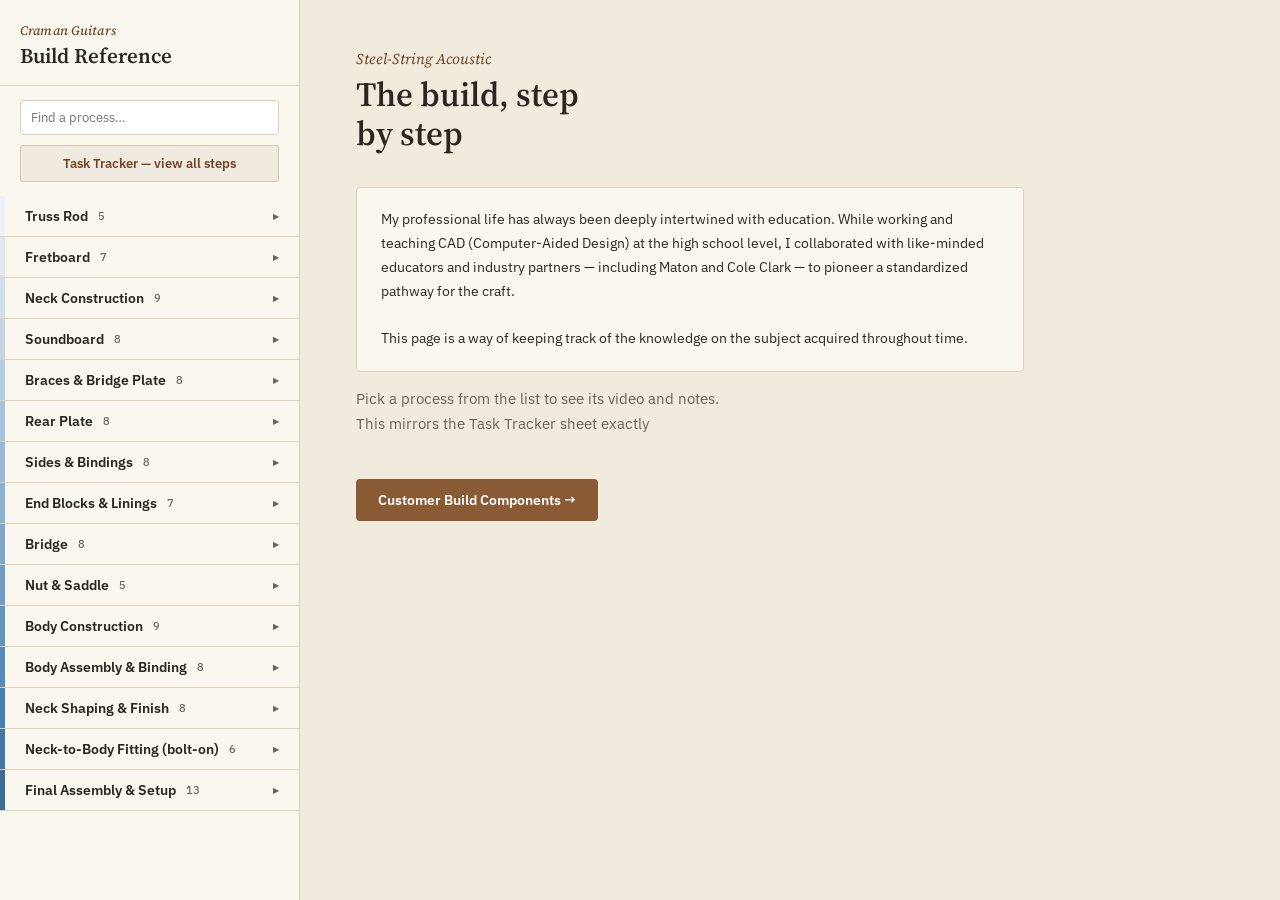
==== commit 9a187656: "Add files via upload" ====
--- a/CramanGuitarManual.html
+++ b/CramanGuitarManual.html
@@ -440,6 +440,159 @@
   .tr-next-progress { background: #DCEBFB; color: #1F4E78; }
   .tr-next-na { background: #EFEFEF; color: #888; }
   .tr-next-bought { background: #E3E3E3; color: #808080; font-style: italic; }
+
+  /* ---------- Home CTA ---------- */
+  .cta-btn {
+    display: inline-block;
+    margin-top: 28px;
+    padding: 12px 22px;
+    background: var(--walnut);
+    color: #fff;
+    font-family: 'IBM Plex Sans', sans-serif;
+    font-weight: 600;
+    font-size: 14px;
+    border-radius: 4px;
+    text-decoration: none;
+  }
+  .cta-btn:hover { background: var(--walnut-deep); }
+
+  /* ---------- Customer Build view ---------- */
+  #build-view, #admin-view { display: none; }
+  #build-view h1, #admin-view h1 { font-size: 30px; margin-bottom: 6px; }
+  #build-view .sub, #admin-view .sub { color: var(--ink-soft); font-size: 13.5px; line-height: 1.5; margin-bottom: 24px; max-width: 68ch; }
+
+  .cat-block { margin-bottom: 22px; }
+  .tab-group {
+    margin-bottom: 28px;
+    padding: 16px 20px;
+    border: 1px solid var(--rule);
+    border-radius: 6px;
+    background: rgba(138,90,52,0.04);
+  }
+  .tab-group h2 {
+    font-size: 14px;
+    text-transform: uppercase;
+    letter-spacing: .04em;
+    color: var(--walnut-deep);
+    margin-bottom: 14px;
+  }
+  .tab-group-body .cat-block:last-child { margin-bottom: 0; }
+  .cat-block h3 { font-size: 15px; margin-bottom: 8px; }
+  .cat-block select {
+    width: 100%;
+    max-width: 420px;
+    font-family: 'IBM Plex Sans', sans-serif;
+    font-size: 14px;
+    padding: 9px 10px;
+    border-radius: 4px;
+    border: 1px solid var(--rule);
+    background: #fff;
+  }
+  .cat-block select option:disabled { color: #bbb; }
+
+  .build-summary {
+    margin-top: 34px;
+    padding: 20px 24px;
+    background: var(--paper-raised);
+    border: 1px solid var(--rule);
+    border-radius: 4px;
+    max-width: 520px;
+  }
+  .build-summary h2 { font-size: 16px; margin-bottom: 12px; }
+  #build-bom { list-style: none; margin: 0 0 18px; padding: 0; font-size: 14px; }
+  #build-bom li { padding: 5px 0; border-bottom: 1px solid var(--rule); }
+  #build-bom li:last-child { border-bottom: none; }
+  #build-bom .bom-empty { color: var(--ink-soft); font-style: italic; }
+  .build-contact { display: flex; flex-direction: column; gap: 10px; margin-bottom: 16px; }
+  .build-contact label { font-size: 12.5px; font-weight: 600; color: var(--ink-soft); display: flex; flex-direction: column; gap: 4px; }
+  .build-contact input {
+    font-family: 'IBM Plex Sans', sans-serif;
+    font-size: 14px;
+    padding: 8px 10px;
+    border-radius: 4px;
+    border: 1px solid var(--rule);
+  }
+
+  /* ---------- Admin view ---------- */
+  .admin-cat {
+    margin-bottom: 22px;
+    border: 1px solid var(--rule);
+    border-radius: 4px;
+    padding: 14px 16px;
+    background: var(--paper-raised);
+  }
+  .admin-cat-title {
+    display: flex;
+    gap: 10px;
+    align-items: center;
+    margin-bottom: 10px;
+  }
+  .admin-cat-meta {
+    display: flex;
+    gap: 20px;
+    flex-wrap: wrap;
+    margin-bottom: 12px;
+    padding-bottom: 12px;
+    border-bottom: 1px dashed var(--rule);
+  }
+  .admin-cat-meta label {
+    font-size: 11.5px;
+    color: var(--ink-soft);
+    display: flex;
+    flex-direction: column;
+    gap: 3px;
+  }
+  .admin-cat-meta input, .admin-cat-meta select {
+    font-family: 'IBM Plex Sans', sans-serif;
+    font-size: 12.5px;
+    padding: 5px 7px;
+    border-radius: 3px;
+    border: 1px solid var(--rule);
+    min-width: 220px;
+  }
+  .admin-cat-title input { font-size: 15px; font-weight: 600; font-family: 'Source Serif 4', serif; border: none; background: none; flex: 1; }
+  .admin-row {
+    padding: 10px 0;
+    border-top: 1px solid var(--rule);
+  }
+  .admin-row-main {
+    display: flex;
+    gap: 8px;
+    align-items: center;
+    flex-wrap: wrap;
+    margin-bottom: 6px;
+  }
+  .admin-row-main input[type="text"] { flex: 1 1 220px; }
+  .admin-row-main input[type="number"] { width: 70px; }
+  .admin-row input {
+    font-family: 'IBM Plex Sans', sans-serif;
+    font-size: 13px;
+    padding: 6px 8px;
+    border-radius: 3px;
+    border: 1px solid var(--rule);
+  }
+  .admin-row-excludes label {
+    display: block;
+    font-size: 11.5px;
+    color: var(--ink-soft);
+    margin-bottom: 4px;
+  }
+  .excludes-select {
+    width: 100%;
+    max-width: 520px;
+    font-family: 'IBM Plex Mono', monospace;
+    font-size: 11.5px;
+    border-radius: 3px;
+    border: 1px solid var(--rule);
+  }
+  .admin-row button, .admin-cat button.add-option {
+    font-size: 11.5px;
+    padding: 4px 9px;
+    border-radius: 3px;
+    border: 1px solid var(--rule);
+    background: #fff;
+    cursor: pointer;
+  }
 </style>
 </head>
 <body>
@@ -468,6 +621,7 @@
 			subject acquired throughout time.
       </div><div>    <p>Pick a process from the list to see its video and notes. 
 	  <br>This mirrors the Task Tracker sheet exactly</p></div>
+    <a href="#build" class="cta-btn">Customer Build Components &#8594;</a>
   </div>
 
   <article id="step-view">
@@ -509,6 +663,36 @@
       <input id="tracker-import-file" type="file" accept="application/json" style="display:none;">
     </div>
     <div id="tracker-body"></div>
+  </div>
+
+  <div id="build-view">
+    <h1>Build Your Guitar</h1>
+    <div class="sub">Choose your components below. Items marked out of stock aren't currently available. When you're happy with your build, send it through and Craig will follow up.</div>
+    <div id="build-catalog"></div>
+    <div class="build-summary">
+      <h2>Your build so far</h2>
+      <ul id="build-bom"></ul>
+      <div class="build-contact">
+        <label>Your name <input id="build-name" type="text" placeholder="e.g. Doug"></label>
+        <label>Your email <input id="build-email" type="email" placeholder="you@example.com"></label>
+      </div>
+      <div class="tracker-toolbar">
+        <button id="build-submit" class="tt-btn">Email this build to Craig</button>
+        <button id="build-download" class="tt-btn tt-btn-secondary">Download build (.json)</button>
+      </div>
+    </div>
+  </div>
+
+  <div id="admin-view">
+    <h1>Catalog Admin</h1>
+    <div class="sub">Craig only. Edit components, stock, and which build steps each option skips. Nothing here is visible to customers unless you export and publish it.</div>
+    <div class="tracker-toolbar">
+      <button id="admin-export" class="tt-btn">Export catalog.json (publish this)</button>
+      <button id="admin-import-btn" class="tt-btn tt-btn-secondary">Import catalog.json</button>
+      <input id="admin-import-file" type="file" accept="application/json" style="display:none;">
+      <button id="admin-add-category" class="tt-btn tt-btn-secondary">Add category</button>
+    </div>
+    <div id="admin-catalog"></div>
   </div>
 </main>
 
@@ -744,6 +928,8 @@
   document.getElementById('home-view').style.display = 'none';
   document.getElementById('step-view').style.display = 'none';
   document.getElementById('tracker-view').style.display = 'none';
+  document.getElementById('build-view').style.display = 'none';
+  document.getElementById('admin-view').style.display = 'none';
   document.getElementById('tracker-link').classList.remove('active');
   document.querySelectorAll('.steps li a.active').forEach(a=>a.classList.remove('active'));
 }
@@ -833,6 +1019,8 @@
 function route(){
   const id = location.hash.replace('#','');
   if(id === 'tracker') showTracker();
+  else if(id === 'build') showBuild();
+  else if(id === 'admin') showAdmin();
   else if(id) showStep(id);
   else showHome();
 }
@@ -854,6 +1042,876 @@
   }
 });
 
+// ===========================================================================
+// Customer Build Components — catalog, stock, BOM + filtered process list
+// ===========================================================================
+const CATALOG_STORAGE_KEY = 'cramanCatalog_v1';
+
+// Example placeholder catalog — replace with your real components via #admin,
+// then Export catalog.json and publish it alongside this file.
+const DEFAULT_CATALOG = {
+  "Truss Rod": {
+    "tab": null,
+    "requiresSelection": null,
+    "options": [
+      {
+        "id": "truss-rod-opt1-1788607025552",
+        "name": "Dual action Truss Rod",
+        "stock": 10,
+        "excludesSteps": []
+      },
+      {
+        "id": "truss-rod-opt2-1788607103114",
+        "name": "Dual action & Carbon Fibre",
+        "stock": 10,
+        "excludesSteps": []
+      },
+      {
+        "id": "truss-rod-opt3-1788607178821",
+        "name": "No Truss Rod (skips truss rod steps)",
+        "stock": 99,
+        "excludesSteps": [
+          "TR1",
+          "TR2",
+          "TR3",
+          "TR4",
+          "TR5"
+        ]
+      },
+      {
+        "id": "truss-rod-opt4-1788607317371",
+        "name": "Carbon Fibre Only (classical)",
+        "stock": 10,
+        "excludesSteps": [
+          "TR1",
+          "TR2",
+          "TR3",
+          "TR4",
+          "TR5"
+        ]
+      }
+    ]
+  },
+  "Fretboard": {
+    "tab": null,
+    "requiresSelection": null,
+    "options": [
+      {
+        "id": "fretboard-opt1-1788607806589",
+        "name": "Rosewood",
+        "stock": 12,
+        "excludesSteps": []
+      },
+      {
+        "id": "fretboard-opt2-1788607845415",
+        "name": "Ebony",
+        "stock": 12,
+        "excludesSteps": []
+      },
+      {
+        "id": "fretboard-opt3-1788607864404",
+        "name": "Maple",
+        "stock": 12,
+        "excludesSteps": []
+      }
+    ]
+  },
+  "Neck Material": {
+    "tab": null,
+    "requiresSelection": null,
+    "options": [
+      {
+        "id": "neck-material-opt1-1788607964037",
+        "name": "Qld Maple",
+        "stock": 12,
+        "excludesSteps": []
+      },
+      {
+        "id": "neck-material-opt2-1788607981148",
+        "name": "Blackwood",
+        "stock": 12,
+        "excludesSteps": []
+      },
+      {
+        "id": "neck-material-opt3-1788607998292",
+        "name": "Figured Maple",
+        "stock": 3,
+        "excludesSteps": []
+      },
+      {
+        "id": "neck-material-opt4-1788608073034",
+        "name": "Mahogany",
+        "stock": 6,
+        "excludesSteps": []
+      },
+      {
+        "id": "neck-solid-timber",
+        "name": "Solid Timber (no scarf joint)",
+        "stock": 0,
+        "excludesSteps": [
+          "NK3"
+        ]
+      }
+    ]
+  },
+  "Neck Lamination": {
+    "tab": null,
+    "requiresSelection": {
+      "category": "Neck Material",
+      "optionId": "neck-solid-timber"
+    },
+    "options": [
+      {
+        "id": "neck-lam-laminated",
+        "name": "Laminated (multi-piece)",
+        "stock": 99,
+        "excludesSteps": []
+      },
+      {
+        "id": "neck-lam-solid",
+        "name": "Solid (single-piece)",
+        "stock": 99,
+        "excludesSteps": []
+      }
+    ]
+  },
+  "Headstock Veneer": {
+    "tab": null,
+    "requiresSelection": null,
+    "options": []
+  },
+  "Soundboard": {
+    "tab": "Soundboard",
+    "requiresSelection": null,
+    "options": [
+      {
+        "id": "soundboard-opt1-1788608124248",
+        "name": "Engelmann Spruce",
+        "stock": 3,
+        "excludesSteps": []
+      },
+      {
+        "id": "soundboard-opt2-1788608168432",
+        "name": "Huon Pine",
+        "stock": 6,
+        "excludesSteps": []
+      },
+      {
+        "id": "soundboard-opt3-1788608188444",
+        "name": "King Billy Pine",
+        "stock": 3,
+        "excludesSteps": []
+      },
+      {
+        "id": "soundboard-opt4-1788609022835",
+        "name": "Sitka Spruce",
+        "stock": 4,
+        "excludesSteps": []
+      }
+    ]
+  },
+  "Rosette": {
+    "tab": "Soundboard",
+    "requiresSelection": null,
+    "options": [
+      {
+        "id": "body-assembly-opt5-1788613406161",
+        "name": "Timber rosette",
+        "stock": 99,
+        "excludesSteps": []
+      },
+      {
+        "id": "body-assembly-opt6-1788613450849",
+        "name": "Signature Rosette",
+        "stock": 99,
+        "excludesSteps": [
+          "TP5"
+        ]
+      }
+    ]
+  },
+  "Braces and Bridge plate": {
+    "tab": null,
+    "requiresSelection": null,
+    "options": [
+      {
+        "id": "braces-and-bridge-plate-opt1-1788609890618",
+        "name": "Spruce Bracing and Maple plate",
+        "stock": 8,
+        "excludesSteps": [
+          "BR3"
+        ]
+      },
+      {
+        "id": "braces-and-bridge-plate-opt2-1788609970758",
+        "name": "Spruce Bracing and Blackwood plate",
+        "stock": 8,
+        "excludesSteps": [
+          "BR3"
+        ]
+      },
+      {
+        "id": "braces-and-bridge-plate-opt3-1788610086402",
+        "name": "Spruce & CF Falcate Bracing & Plate",
+        "stock": 6,
+        "excludesSteps": []
+      }
+    ]
+  },
+  "Rear Plate": {
+    "tab": null,
+    "requiresSelection": null,
+    "options": [
+      {
+        "id": "rear-plate-opt1-1788609152199",
+        "name": "Blackwood",
+        "stock": 6,
+        "excludesSteps": []
+      },
+      {
+        "id": "rear-plate-opt2-1788609175228",
+        "name": "Mahogany",
+        "stock": 6,
+        "excludesSteps": []
+      },
+      {
+        "id": "rear-plate-opt3-1788609211567",
+        "name": "Huon Pine",
+        "stock": 6,
+        "excludesSteps": []
+      },
+      {
+        "id": "rear-plate-opt4-1788609288806",
+        "name": "Ebony",
+        "stock": 3,
+        "excludesSteps": []
+      },
+      {
+        "id": "rear-plate-opt5-1788611203665",
+        "name": "Qld. Maple",
+        "stock": 6,
+        "excludesSteps": []
+      }
+    ]
+  },
+  "Sides & Bindings": {
+    "tab": null,
+    "requiresSelection": null,
+    "options": [
+      {
+        "id": "binding-yes",
+        "name": "Maple Sides & Maple binding",
+        "stock": 32,
+        "excludesSteps": []
+      },
+      {
+        "id": "binding-no",
+        "name": "No binding (skips binding steps)",
+        "stock": 99,
+        "excludesSteps": [
+          "SB7",
+          "SB8",
+          "MA13"
+        ]
+      },
+      {
+        "id": "sides-bindings-opt3-1788606877523",
+        "name": "Ebony Sides & Ebony Binding",
+        "stock": 32,
+        "excludesSteps": []
+      },
+      {
+        "id": "sides-bindings-opt4-1788606943182",
+        "name": "Blackwood Sides & Blackwood Binding",
+        "stock": 32,
+        "excludesSteps": []
+      },
+      {
+        "id": "sides-bindings-opt5-1788611281448",
+        "name": "Qld. Maple Sides & Qld. Maple Binding",
+        "stock": 20,
+        "excludesSteps": []
+      },
+      {
+        "id": "sides-bindings-opt6-1788611479231",
+        "name": "Huon Pine Sides & Huon Binding",
+        "stock": 20,
+        "excludesSteps": []
+      }
+    ]
+  },
+  "End Blocks & Linings": {
+    "tab": null,
+    "requiresSelection": null,
+    "options": [
+      {
+        "id": "end-blocks-linings-opt1-1788611806524",
+        "name": "Kauri Blocks and Kerfed Linings",
+        "stock": 10,
+        "excludesSteps": []
+      },
+      {
+        "id": "end-blocks-linings-opt2-1788611916556",
+        "name": "Kauri Blocks and Solid Kauri Linings",
+        "stock": 6,
+        "excludesSteps": [
+          "EB7"
+        ]
+      }
+    ]
+  },
+  "Bridge": {
+    "tab": null,
+    "requiresSelection": null,
+    "options": [
+      {
+        "id": "bridge-opt1-1788612016040",
+        "name": "Ebony Bridge",
+        "stock": 6,
+        "excludesSteps": []
+      },
+      {
+        "id": "bridge-opt2-1788612063895",
+        "name": "Blackwood Bridge",
+        "stock": 6,
+        "excludesSteps": []
+      },
+      {
+        "id": "bridge-opt3-1788612088995",
+        "name": "Rosewood bridge",
+        "stock": 6,
+        "excludesSteps": []
+      }
+    ]
+  },
+  "Nut & Saddle": {
+    "tab": null,
+    "requiresSelection": null,
+    "options": [
+      {
+        "id": "nut-bone",
+        "name": "Bone nut & saddle",
+        "stock": 10,
+        "excludesSteps": []
+      },
+      {
+        "id": "nut-tusq",
+        "name": "TUSQ nut & saddle",
+        "stock": 6,
+        "excludesSteps": []
+      }
+    ]
+  },
+  "Body Purfling": {
+    "tab": "Purfling",
+    "requiresSelection": null,
+    "options": [
+      {
+        "id": "body-assembly-opt1-1788613122759",
+        "name": "B.W.B Purfling",
+        "stock": 40,
+        "excludesSteps": []
+      },
+      {
+        "id": "body-assembly-opt2-1788613170592",
+        "name": "W.B.W Purfling",
+        "stock": 20,
+        "excludesSteps": []
+      },
+      {
+        "id": "body-assembly-opt3-1788613258348",
+        "name": "Deluxe 5 core B.W.B.W.B Purfling",
+        "stock": 20,
+        "excludesSteps": []
+      },
+      {
+        "id": "purfling-none-body",
+        "name": "No Purfling",
+        "stock": 99,
+        "excludesSteps": [
+          "SB7"
+        ]
+      }
+    ]
+  },
+  "Soundboard Purfling": {
+    "tab": "Purfling",
+    "requiresSelection": null,
+    "options": [
+      {
+        "id": "purfling-deluxe-soundboard-1",
+        "name": "Deluxe Purfling (soundboard)",
+        "stock": 0,
+        "excludesSteps": []
+      },
+      {
+        "id": "purfling-none-soundboard",
+        "name": "No Purfling",
+        "stock": 99,
+        "excludesSteps": []
+      }
+    ]
+  },
+  "Headstock Purfling": {
+    "tab": "Purfling",
+    "requiresSelection": {
+      "category": "Soundboard Purfling",
+      "optionId": "purfling-deluxe-soundboard-1"
+    },
+    "options": [
+      {
+        "id": "body-assembly-opt4-1788613318611",
+        "name": "Headstock Purfling Deluxe",
+        "stock": 6,
+        "excludesSteps": []
+      },
+      {
+        "id": "purfling-none-headstock",
+        "name": "No Headstock Purfling",
+        "stock": 99,
+        "excludesSteps": []
+      }
+    ]
+  },
+  "Tuners": {
+    "tab": "Final Assembly",
+    "requiresSelection": null,
+    "options": [
+      {
+        "id": "final-assembly-opt1-1788613559497",
+        "name": "Gotoh Machine heads",
+        "stock": 6,
+        "excludesSteps": []
+      },
+      {
+        "id": "final-assembly-opt2-1788613586938",
+        "name": "Grover Machine heads",
+        "stock": 6,
+        "excludesSteps": []
+      }
+    ]
+  },
+  "Strings": {
+    "tab": "Final Assembly",
+    "requiresSelection": null,
+    "options": [
+      {
+        "id": "final-assembly-opt3-1788613628754",
+        "name": "Elixir 11 - 56",
+        "stock": 10,
+        "excludesSteps": []
+      },
+      {
+        "id": "final-assembly-opt4-1788613685220",
+        "name": "Elixir 10 - 46",
+        "stock": 10,
+        "excludesSteps": []
+      }
+    ]
+  },
+  "Hardware Colour": {
+    "tab": "Final Assembly",
+    "requiresSelection": null,
+    "options": [
+      {
+        "id": "final-assembly-opt5-1788613759380",
+        "name": "Hardware - Gold",
+        "stock": 6,
+        "excludesSteps": []
+      },
+      {
+        "id": "final-assembly-opt6-1788613780974",
+        "name": "Hardware - Chrome",
+        "stock": 10,
+        "excludesSteps": []
+      }
+    ]
+  }
+};
+
+let CATALOG = loadCatalog();
+let buildSelections = {}; // categoryName -> optionId, for the current visitor's session only
+
+// Accepts either the current schema ({tab, requiresSelection, options}) or the
+// older plain-array schema from before tabs/conditions existed, so nothing
+// breaks on data saved before this update.
+function normalizeCatalog(raw){
+  const out = {};
+  Object.entries(raw||{}).forEach(([name, val])=>{
+    if(Array.isArray(val)) out[name] = { tab: null, requiresSelection: null, options: val };
+    else out[name] = { tab: val.tab||null, requiresSelection: val.requiresSelection||null, options: val.options||[] };
+  });
+  return out;
+}
+
+function loadCatalog(){
+  try {
+    const raw = localStorage.getItem(CATALOG_STORAGE_KEY);
+    if(raw) return normalizeCatalog(JSON.parse(raw));
+  } catch(e){}
+  return normalizeCatalog(JSON.parse(JSON.stringify(DEFAULT_CATALOG)));
+}
+function saveCatalog(){
+  try { localStorage.setItem(CATALOG_STORAGE_KEY, JSON.stringify(CATALOG)); }
+  catch(e){ console.warn('Could not save catalog:', e); }
+}
+// On a real published page (http/https), try to load the admin-published
+// catalog.json so customers see the current stock, not just this browser's copy.
+if(location.protocol === 'http:' || location.protocol === 'https:'){
+  fetch('catalog.json').then(r => r.ok ? r.json() : null).then(data => {
+    if(data){ CATALOG = normalizeCatalog(data); if(document.getElementById('build-view').style.display !== 'none') renderBuild(); }
+  }).catch(()=>{ /* no published catalog.json yet — fall back to embedded/local copy */ });
+}
+
+function requiredSteps(){
+  const excluded = new Set();
+  Object.entries(buildSelections).forEach(([category, optId])=>{
+    const cat = CATALOG[category];
+    if(!cat) return;
+    const opt = (cat.options||[]).find(o=>o.id===optId);
+    if(opt) (opt.excludesSteps||[]).forEach(s=>excluded.add(s));
+  });
+  return STEPS.map(s=>s[0]).filter(id=>!excluded.has(id));
+}
+
+// Preferred category order — matches the actual build sequence (Truss Rod -> ... -> Final Assembly).
+// Categories not listed here (new ones you add) just appear after these, in the order you added them.
+const CATEGORY_ORDER = [
+  "Truss Rod", "Fretboard", "Neck Material", "Neck Lamination", "Headstock Veneer",
+  "Soundboard", "Rosette",
+  "Braces and Bridge plate", "Rear Plate", "Sides & Bindings", "End Blocks & Linings",
+  "Bridge", "Nut & Saddle",
+  "Body Purfling", "Soundboard Purfling", "Headstock Purfling",
+  "Tuners", "Strings", "Hardware Colour"
+];
+function orderedCategories(catalog){
+  const names = Object.keys(catalog);
+  return names.sort((a,b)=>{
+    const ia = CATEGORY_ORDER.indexOf(a), ib = CATEGORY_ORDER.indexOf(b);
+    if(ia === -1 && ib === -1) return 0; // keep original relative order for unlisted categories
+    if(ia === -1) return 1;
+    if(ib === -1) return -1;
+    return ia - ib;
+  });
+}
+
+// A category can optionally require another category's specific option to be
+// selected first (e.g. "Headstock Purfling" only appears once "Deluxe Purfling
+// (soundboard)" is chosen). This checks whether that condition is currently met.
+function categoryConditionMet(cat){
+  if(!cat.requiresSelection) return true;
+  return buildSelections[cat.requiresSelection.category] === cat.requiresSelection.optionId;
+}
+function categoryVisible(name, catalog){
+  const cat = catalog[name];
+  if(!cat || !cat.options || !cat.options.length) return false;
+  return categoryConditionMet(cat);
+}
+// If a category's prerequisite is no longer met (the customer changed their
+// mind), drop any selection that was made while it WAS visible, so a hidden
+// category never silently keeps affecting the BOM or required steps.
+function pruneHiddenSelections(){
+  Object.keys(buildSelections).forEach(category=>{
+    const cat = CATALOG[category];
+    if(!cat || !categoryConditionMet(cat)) delete buildSelections[category];
+  });
+}
+
+// Groups the ordered category list into render blocks: categories that share
+// a "tab" name are collected together under one heading; everything else
+// renders as its own standalone block, same as before tabs existed.
+function buildRenderBlocks(catalog){
+  const blocks = [];
+  const tabIndex = {};
+  orderedCategories(catalog).forEach(name=>{
+    const cat = catalog[name];
+    if(!cat) return;
+    if(cat.tab){
+      if(tabIndex[cat.tab] === undefined){
+        tabIndex[cat.tab] = blocks.length;
+        blocks.push({ type:'tab', tab: cat.tab, categories: [name] });
+      } else {
+        blocks[tabIndex[cat.tab]].categories.push(name);
+      }
+    } else {
+      blocks.push({ type:'single', categories: [name] });
+    }
+  });
+  return blocks;
+}
+
+function renderCategorySelect(category){
+  const cat = CATALOG[category];
+  const block = document.createElement('div');
+  block.className = 'cat-block';
+  const sel = document.createElement('select');
+  sel.dataset.category = category;
+  sel.innerHTML = '<option value="">\u2014 choose \u2014</option>' + cat.options.map(o=>{
+    const outOfStock = o.stock <= 0;
+    const selected = buildSelections[category] === o.id ? ' selected' : '';
+    return `<option value="${o.id}"${selected}${outOfStock?' disabled':''}>${o.name}${outOfStock?' (out of stock)':''}</option>`;
+  }).join('');
+  block.innerHTML = `<h3>${category}</h3>`;
+  block.appendChild(sel);
+  return block;
+}
+
+function renderBuild(){
+  pruneHiddenSelections();
+  const catalogEl = document.getElementById('build-catalog');
+  catalogEl.innerHTML = '';
+  buildRenderBlocks(CATALOG).forEach(block=>{
+    const visibleCats = block.categories.filter(name=>categoryVisible(name, CATALOG));
+    if(!visibleCats.length) return;
+    if(block.type === 'tab'){
+      const wrap = document.createElement('div');
+      wrap.className = 'tab-group';
+      wrap.innerHTML = `<h2>${block.tab}</h2>`;
+      const inner = document.createElement('div');
+      inner.className = 'tab-group-body';
+      visibleCats.forEach(name => inner.appendChild(renderCategorySelect(name)));
+      wrap.appendChild(inner);
+      catalogEl.appendChild(wrap);
+    } else {
+      catalogEl.appendChild(renderCategorySelect(visibleCats[0]));
+    }
+  });
+  catalogEl.querySelectorAll('select').forEach(sel=>{
+    sel.addEventListener('change', ()=>{
+      if(sel.value) buildSelections[sel.dataset.category] = sel.value;
+      else delete buildSelections[sel.dataset.category];
+      renderBuild(); // full re-render — a change can reveal/hide conditional categories
+    });
+  });
+  renderBom();
+}
+
+function renderBom(){
+  const bomEl = document.getElementById('build-bom');
+  const entries = Object.entries(buildSelections);
+  if(!entries.length){
+    bomEl.innerHTML = '<li class="bom-empty">Nothing chosen yet.</li>';
+    return;
+  }
+  bomEl.innerHTML = entries.map(([category, optId])=>{
+    const cat = CATALOG[category];
+    const opt = cat ? (cat.options||[]).find(o=>o.id===optId) : null;
+    return `<li><strong>${category}:</strong> ${opt ? opt.name : optId}</li>`;
+  }).join('');
+}
+
+function buildSummaryText(){
+  const name = document.getElementById('build-name').value || '(name not given)';
+  const email = document.getElementById('build-email').value || '(email not given)';
+  const lines = [`Customer build request`, `Name: ${name}`, `Email: ${email}`, ``, `Components chosen:`];
+  Object.entries(buildSelections).forEach(([category, optId])=>{
+    const cat = CATALOG[category];
+    const opt = cat ? (cat.options||[]).find(o=>o.id===optId) : null;
+    lines.push(`  \u2022 ${category}: ${opt ? opt.name : optId}`);
+  });
+  const req = requiredSteps();
+  lines.push('', `Required process steps: ${req.length} of ${STEPS.length}`);
+  return lines.join('\n');
+}
+
+function showBuild(){
+  hideAllViews();
+  document.getElementById('build-view').style.display = 'block';
+  renderBuild();
+}
+
+document.getElementById('build-submit').addEventListener('click', ()=>{
+  const subject = encodeURIComponent('Guitar build request — ' + (document.getElementById('build-name').value || 'new customer'));
+  const body = encodeURIComponent(buildSummaryText());
+  location.href = `mailto:?subject=${subject}&body=${body}`;
+});
+document.getElementById('build-download').addEventListener('click', ()=>{
+  const data = { name: document.getElementById('build-name').value, email: document.getElementById('build-email').value,
+                 selections: buildSelections, requiredSteps: requiredSteps() };
+  const blob = new Blob([JSON.stringify(data, null, 2)], {type:'application/json'});
+  const a = document.createElement('a');
+  a.href = URL.createObjectURL(blob);
+  a.download = 'guitar-build-request.json';
+  a.click();
+});
+
+// ---------- Admin: catalog editor (Craig only — not linked from customer nav) ----------
+function showAdmin(){
+  hideAllViews();
+  document.getElementById('admin-view').style.display = 'block';
+  renderAdmin();
+}
+
+// Every other option in the catalog, formatted for the "only show when" picker —
+// excludes options belonging to the category currently being edited.
+function allOptionChoices(excludingCategory){
+  const groups = [];
+  Object.entries(CATALOG).forEach(([catName, cat])=>{
+    if(catName === excludingCategory) return;
+    if(!cat.options || !cat.options.length) return;
+    groups.push({ category: catName, options: cat.options });
+  });
+  return groups;
+}
+
+function renderAdmin(){
+  const el = document.getElementById('admin-catalog');
+  el.innerHTML = '';
+  orderedCategories(CATALOG).forEach(category=>{
+    const cat = CATALOG[category];
+    const catDiv = document.createElement('div');
+    catDiv.className = 'admin-cat';
+
+    const reqVal = cat.requiresSelection ? (cat.requiresSelection.category + '::' + cat.requiresSelection.optionId) : '';
+    const reqGroupsHtml = allOptionChoices(category).map(g=>
+      `<optgroup label="${g.category}">` +
+      g.options.map(o=>`<option value="${g.category}::${o.id}"${reqVal===(g.category+'::'+o.id)?' selected':''}>${o.name}</option>`).join('') +
+      `</optgroup>`
+    ).join('');
+
+    catDiv.innerHTML = `<div class="admin-cat-title">
+        <input type="text" value="${category}" data-old-category="${category}" class="cat-name-input" title="Category name">
+        <button class="add-option" data-category="${category}">+ Add option</button>
+        <button data-remove-category="${category}">Remove category</button>
+      </div>
+      <div class="admin-cat-meta">
+        <label>Tab (groups this with other categories under one heading \u2014 leave blank to show on its own):
+          <input type="text" value="${cat.tab||''}" class="cat-tab-input" data-category="${category}" placeholder="e.g. Soundboard">
+        </label>
+        <label>Only show this category when:
+          <select class="cat-requires-select" data-category="${category}">
+            <option value=""${!reqVal?' selected':''}>\u2014 always shown \u2014</option>
+            ${reqGroupsHtml}
+          </select>
+        </label>
+      </div>`;
+    const rows = document.createElement('div');
+    (cat.options||[]).forEach(opt=>{
+      const row = document.createElement('div');
+      row.className = 'admin-row';
+      const excludes = new Set(opt.excludesSteps||[]);
+      const optGroupsHtml = LANES.map(([laneName])=>{
+        const optionsHtml = stepsByLane[laneName].map(s=>
+          `<option value="${s.id}"${excludes.has(s.id)?' selected':''}>${s.id} \u2014 ${s.name}</option>`
+        ).join('');
+        return `<optgroup label="${laneName}">${optionsHtml}</optgroup>`;
+      }).join('');
+      row.innerHTML = `
+        <div class="admin-row-main">
+          <input type="text" value="${opt.name}" data-field="name" data-category="${category}" data-id="${opt.id}">
+          <input type="number" value="${opt.stock}" data-field="stock" data-category="${category}" data-id="${opt.id}">
+          <button data-remove-option data-category="${category}" data-id="${opt.id}">Remove</button>
+        </div>
+        <div class="admin-row-excludes">
+          <label>Skips these build steps (optional \u2014 ctrl/cmd-click to pick more than one, or none at all):</label>
+          <select multiple size="4" class="excludes-select" data-field="excludesSteps" data-category="${category}" data-id="${opt.id}">${optGroupsHtml}</select>
+        </div>`;
+      rows.appendChild(row);
+    });
+    catDiv.appendChild(rows);
+    el.appendChild(catDiv);
+  });
+
+  el.querySelectorAll('.cat-tab-input').forEach(inp=>{
+    inp.addEventListener('change', ()=>{
+      CATALOG[inp.dataset.category].tab = inp.value.trim() || null;
+      saveCatalog();
+    });
+  });
+  el.querySelectorAll('.cat-requires-select').forEach(sel=>{
+    sel.addEventListener('change', ()=>{
+      const cat = CATALOG[sel.dataset.category];
+      if(!sel.value){ cat.requiresSelection = null; }
+      else {
+        const [reqCat, reqOptId] = sel.value.split('::');
+        cat.requiresSelection = { category: reqCat, optionId: reqOptId };
+      }
+      saveCatalog();
+    });
+  });
+  el.querySelectorAll('.excludes-select').forEach(sel=>{
+    sel.addEventListener('change', ()=>{
+      const opt = CATALOG[sel.dataset.category].options.find(o=>o.id===sel.dataset.id);
+      if(!opt) return;
+      opt.excludesSteps = Array.from(sel.selectedOptions).map(o=>o.value);
+      saveCatalog();
+    });
+  });
+  el.querySelectorAll('input[data-field]').forEach(inp=>{
+    inp.addEventListener('change', ()=>{
+      const opt = CATALOG[inp.dataset.category].options.find(o=>o.id===inp.dataset.id);
+      if(!opt) return;
+      if(inp.dataset.field === 'stock') opt.stock = parseInt(inp.value,10) || 0;
+      else opt.name = inp.value;
+      saveCatalog();
+    });
+  });
+  el.querySelectorAll('.cat-name-input').forEach(inp=>{
+    inp.addEventListener('change', ()=>{
+      const oldName = inp.dataset.oldCategory;
+      const newName = inp.value.trim();
+      if(!newName || newName === oldName) return;
+      CATALOG[newName] = CATALOG[oldName];
+      delete CATALOG[oldName];
+      // update anything that referenced the old name as a prerequisite
+      Object.values(CATALOG).forEach(c=>{
+        if(c.requiresSelection && c.requiresSelection.category === oldName) c.requiresSelection.category = newName;
+      });
+      saveCatalog();
+      renderAdmin();
+    });
+  });
+  el.querySelectorAll('[data-remove-option]').forEach(btn=>{
+    btn.addEventListener('click', ()=>{
+      CATALOG[btn.dataset.category].options = CATALOG[btn.dataset.category].options.filter(o=>o.id!==btn.dataset.id);
+      saveCatalog(); renderAdmin();
+    });
+  });
+  el.querySelectorAll('[data-remove-category]').forEach(btn=>{
+    btn.addEventListener('click', ()=>{
+      delete CATALOG[btn.dataset.removeCategory];
+      saveCatalog(); renderAdmin();
+    });
+  });
+  el.querySelectorAll('.add-option').forEach(btn=>{
+    btn.addEventListener('click', ()=>{
+      const cat = btn.dataset.category;
+      const n = CATALOG[cat].options.length + 1;
+      CATALOG[cat].options.push({ id: cat.toLowerCase().replace(/[^a-z0-9]+/g,'-')+'-opt'+n+'-'+Date.now(), name: 'New option', stock: 0, excludesSteps: [] });
+      saveCatalog(); renderAdmin();
+    });
+  });
+}
+
+document.getElementById('admin-add-category').addEventListener('click', ()=>{
+  let n = 1, name = 'New Category';
+  while(CATALOG[name]) { n++; name = 'New Category ' + n; }
+  CATALOG[name] = { tab: null, requiresSelection: null, options: [] };
+  saveCatalog();
+  renderAdmin();
+});
+document.getElementById('admin-export').addEventListener('click', ()=>{
+  const blob = new Blob([JSON.stringify(CATALOG, null, 2)], {type:'application/json'});
+  const a = document.createElement('a');
+  a.href = URL.createObjectURL(blob);
+  a.download = 'catalog.json';
+  a.click();
+});
+document.getElementById('admin-import-btn').addEventListener('click', ()=>{
+  document.getElementById('admin-import-file').click();
+});
+document.getElementById('admin-import-file').addEventListener('change', (e)=>{
+  const file = e.target.files[0];
+  if(!file) return;
+  const reader = new FileReader();
+  reader.onload = ()=>{
+    try { CATALOG = normalizeCatalog(JSON.parse(reader.result)); saveCatalog(); renderAdmin(); }
+    catch(err){ alert("That file doesn't look like a valid catalog export."); }
+  };
+  reader.readAsText(file);
+});
+
+
 route();
 
 document.getElementById('search').addEventListener('input', (e)=>{
